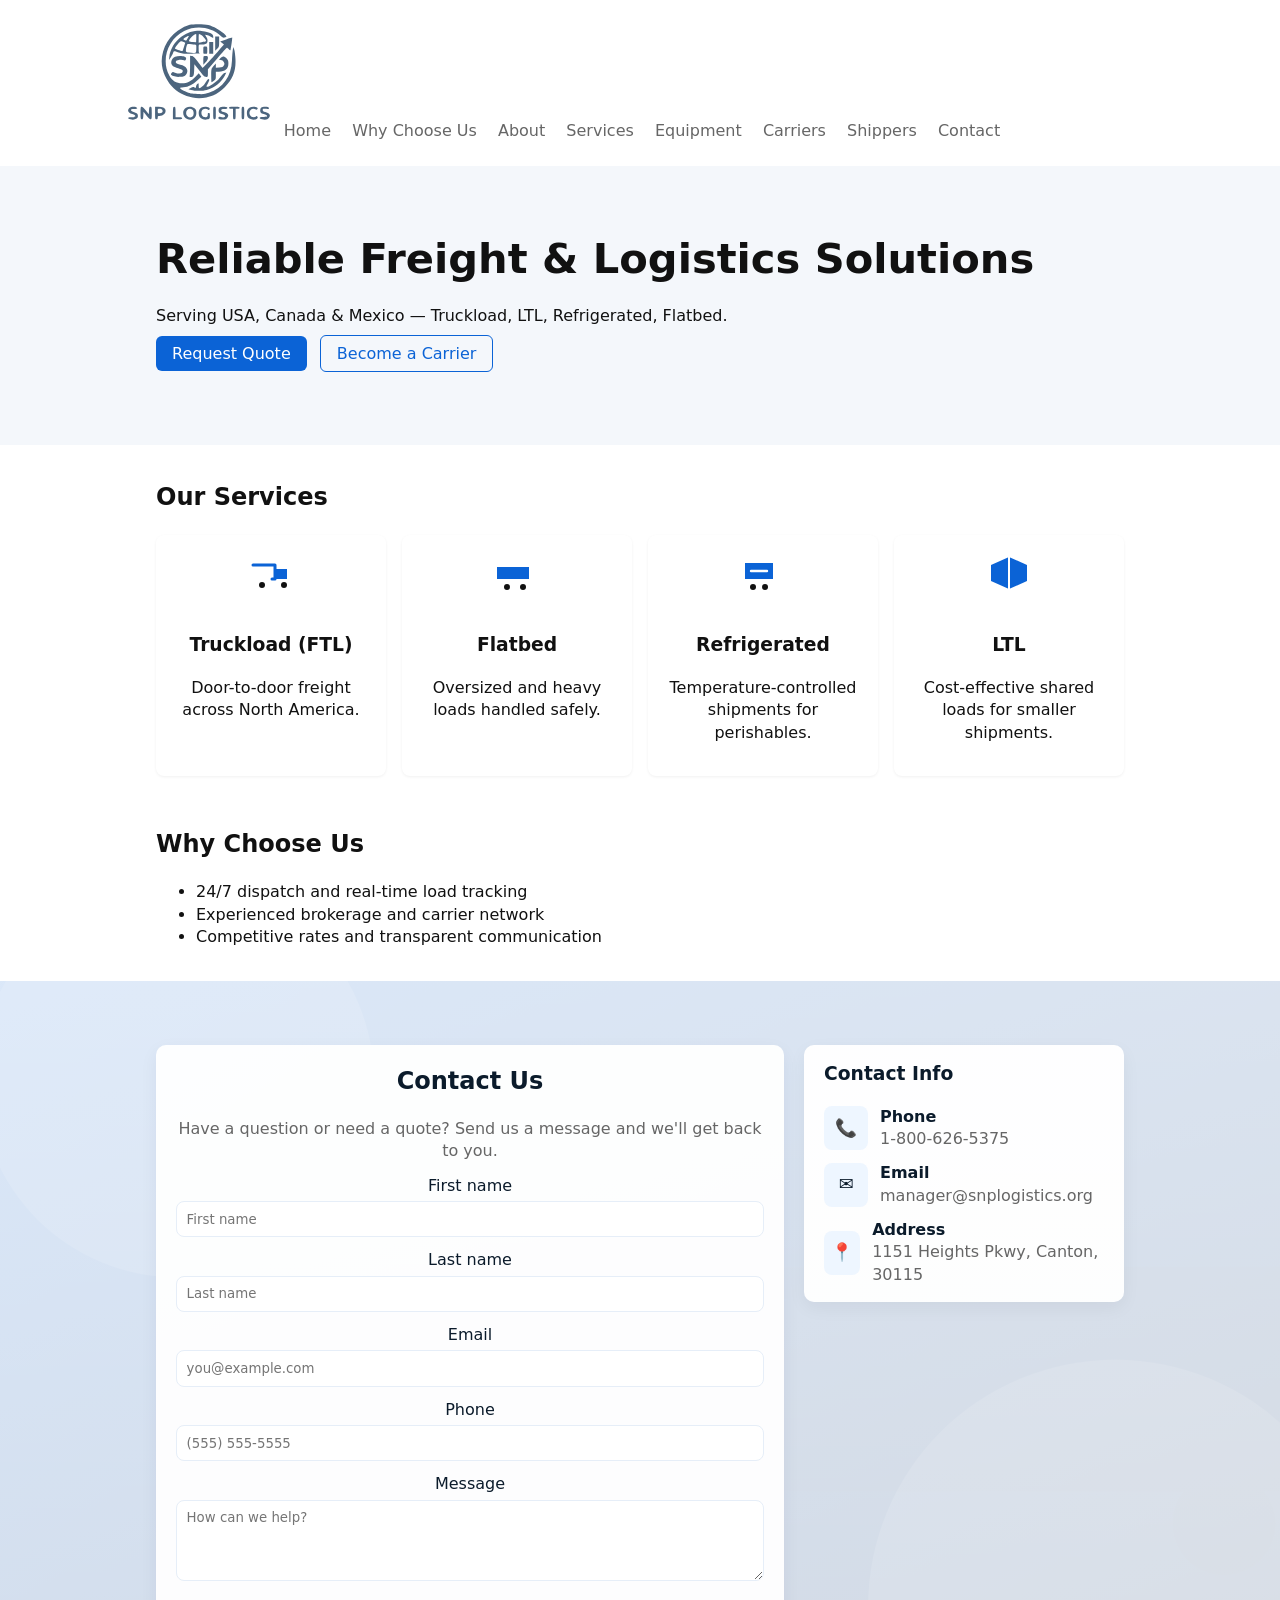
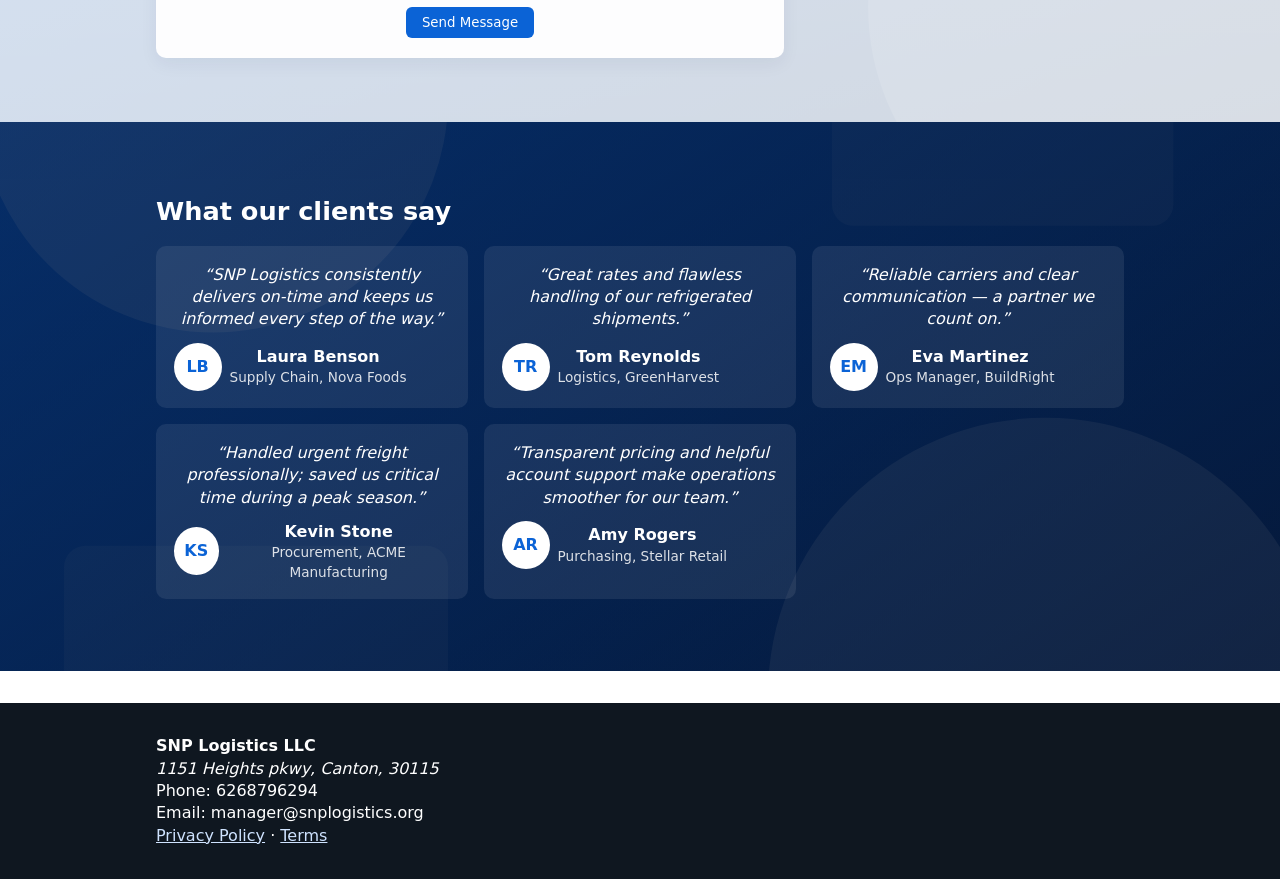
==== index.html @ 01d0fd6d "second changes" ====
<!doctype html>
<html lang="en">
<head>
  <meta charset="utf-8" />
  <meta name="viewport" content="width=device-width,initial-scale=1" />
  <title>SNP Logistics LLC — Reliable Freight & Logistics</title>
  <meta name="description" content="Freight broker and logistics services across USA, Canada & Mexico. Truckload, LTL, Reefer, Flatbed." />
  <link rel="stylesheet" href="css/style.css">
  <meta name="author" content="SNP Logistics LLC">
  <link rel="icon" href="assets/icons/logo.svg">
 </head>
<body>
  <header class="site-header">
    <div class="container">
      <a class="logo" href="/"> 
        <img src="assets/icons/logo.svg" alt="SNP Logistics logo" />
      </a>
      <nav>
        <a href="index.html">Home</a>
        <a href="why-us.html">Why Choose Us</a>
        <a href="about.html">About</a>
        <a href="services.html">Services</a>
        <a href="equipment.html">Equipment</a>
        <a href="carriers.html">Carriers</a>
        <a href="shippers.html">Shippers</a>
        <a href="contact.html">Contact</a>
      </nav>
    </div>
  </header>

  <main>
    <section class="hero">
      <div class="container hero-inner">
        <h1>Reliable Freight & Logistics Solutions</h1>
        <p>Serving USA, Canada & Mexico — Truckload, LTL, Refrigerated, Flatbed.</p>
        <p class="cta-row">
          <a class="btn" href="shippers.html">Request Quote</a>
          <a class="btn ghost" href="carriers.html">Become a Carrier</a>
        </p>
      </div>
    </section>

    <section class="services container">
      <h2>Our Services</h2>
      <div class="grid">
        <article class="card"><img src="assets/icons/truck.svg" alt="Truck"/><h3>Truckload (FTL)</h3><p>Door-to-door freight across North America.</p></article>
        <article class="card"><img src="assets/icons/flatbed.svg" alt="Flatbed"/><h3>Flatbed</h3><p>Oversized and heavy loads handled safely.</p></article>
        <article class="card"><img src="assets/icons/reefer.svg" alt="Reefer"/><h3>Refrigerated</h3><p>Temperature-controlled shipments for perishables.</p></article>
        <article class="card"><img src="assets/icons/box.svg" alt="LTL"/><h3>LTL</h3><p>Cost-effective shared loads for smaller shipments.</p></article>
      </div>
    </section>

    <section class="about container">
      <h2>Why Choose Us</h2>
      <ul>
        <li>24/7 dispatch and real-time load tracking</li>
        <li>Experienced brokerage and carrier network</li>
        <li>Competitive rates and transparent communication</li>
      </ul>
    </section>

    <section id="contact-section" class="contact-section">
      <div class="contact-section__overlay"></div>
      <div class="container contact-section__inner">
        <div class="contact-section__form card">
          <h2>Contact Us</h2>
          <p class="muted">Have a question or need a quote? Send us a message and we'll get back to you.</p>
          <form id="contactFormHomepage" class="form">
            <label>First name
              <input name="firstName" required placeholder="First name">
            </label>
            <label>Last name
              <input name="lastName" required placeholder="Last name">
            </label>
            <label>Email
              <input name="email" type="email" required placeholder="you@example.com">
            </label>
            <label>Phone
              <input name="phone" placeholder="(555) 555-5555">
            </label>
            <label>Message
              <textarea name="message" rows="4" placeholder="How can we help?"></textarea>
            </label>
            <button class="btn" type="submit">Send Message</button>
          </form>
        </div>

        <aside class="contact-section__info">
          <h3>Contact Info</h3>
          <ul class="contact-list">
            <li>
              <span class="icon">📞</span>
              <div><strong>Phone</strong><div class="muted">1-800-626-5375</div></div>
            </li>
            <li>
              <span class="icon">✉️</span>
              <div><strong>Email</strong><div class="muted">manager@snplogistics.org</div></div>
            </li>
            <li>
              <span class="icon">📍</span>
              <div><strong>Address</strong><div class="muted">1151 Heights Pkwy, Canton, 30115</div></div>
            </li>
          </ul>
        </aside>
      </div>
    </section>

    <section class="testimonials">
      <div class="testimonials__overlay"></div>
      <div class="container testimonials__container">
        <h2>What our clients say</h2>
        <div class="testimonials__grid">
          <article class="testimonial card">
            <p class="testimonial__quote">“SNP Logistics consistently delivers on-time and keeps us informed every step of the way.”</p>
            <div class="testimonial__meta"><div class="avatar">LB</div><div class="meta-text"><strong>Laura Benson</strong><div class="role">Supply Chain, Nova Foods</div></div></div>
          </article>

          <article class="testimonial card">
            <p class="testimonial__quote">“Great rates and flawless handling of our refrigerated shipments.”</p>
            <div class="testimonial__meta"><div class="avatar">TR</div><div class="meta-text"><strong>Tom Reynolds</strong><div class="role">Logistics, GreenHarvest</div></div></div>
          </article>

          <article class="testimonial card">
            <p class="testimonial__quote">“Reliable carriers and clear communication — a partner we count on.”</p>
            <div class="testimonial__meta"><div class="avatar">EM</div><div class="meta-text"><strong>Eva Martinez</strong><div class="role">Ops Manager, BuildRight</div></div></div>
          </article>

          <article class="testimonial card">
            <p class="testimonial__quote">“Handled urgent freight professionally; saved us critical time during a peak season.”</p>
            <div class="testimonial__meta"><div class="avatar">KS</div><div class="meta-text"><strong>Kevin Stone</strong><div class="role">Procurement, ACME Manufacturing</div></div></div>
          </article>

          <article class="testimonial card">
            <p class="testimonial__quote">“Transparent pricing and helpful account support make operations smoother for our team.”</p>
            <div class="testimonial__meta"><div class="avatar">AR</div><div class="meta-text"><strong>Amy Rogers</strong><div class="role">Purchasing, Stellar Retail</div></div></div>
          </article>
        </div>
      </div>
    </section>
  </main>

  <footer class="site-footer">
    <div class="container">
      <div>
        <strong>SNP Logistics LLC</strong>
        <address>1151 Heights pkwy, Canton, 30115</address>
        <div>Phone: 6268796294</div>
        <div>Email: manager@snplogistics.org</div>
      </div>
      <div>
        <a href="privacy.html">Privacy Policy</a> · <a href="terms.html">Terms</a>
      </div>
    </div>
  </footer>

  <script src="js/main.js"></script>
</body>
</html>
---- css/style.css ----
:root{--accent:#0b63d6;--muted:#666}
*{box-sizing:border-box;font-family:Inter,system-ui,Arial,sans-serif}
body{margin:0;color:#111;line-height:1.4}
.container{max-width:1000px;margin:0 auto;padding:1rem}
.site-header{display:flex;justify-content:space-between;align-items:center;padding:0.5rem 0}
.logo{display:flex;align-items:center;gap:.5rem;text-decoration:none;color:inherit}
.logo img{height:96px}
/* push logo much further left */
.logo{margin-left:-140px}
nav a{margin-left:1rem;text-decoration:none;color:var(--muted)}
.hero{background:#f4f7fb;padding:3rem 0}
.hero h1{margin:0 0 .5rem;font-size:2rem}
.cta-row .btn{margin-right:.5rem}
.btn{background:var(--accent);color:#fff;padding:.5rem 1rem;border-radius:6px;text-decoration:none;border:none}
.btn.ghost{background:transparent;color:var(--accent);border:1px solid var(--accent)}
.grid{display:grid;grid-template-columns:repeat(auto-fit,minmax(200px,1fr));gap:1rem}
.card{padding:1rem;background:#fff;border-radius:8px;box-shadow:0 1px 3px rgba(0,0,0,.06);text-align:center}
.card img{height:48px;margin-bottom:.5rem}
.form label{display:block;margin-bottom:.5rem}
.form input,.form textarea,.form select{width:100%;padding:.5rem;margin-top:.25rem;border:1px solid #ddd;border-radius:6px}
.site-footer{background:#0f1720;color:#fff;padding:1rem;margin-top:2rem}
.site-footer a{color:#cfe3ff}
@media(min-width:700px){.hero h1{font-size:2.6rem}}

/* Move logo further left by removing container left padding inside headers */
.site-header .container{padding-left:0;padding-right:.75rem}
header.site-header.container{padding-left:0;padding-right:.75rem}

/* Slightly reduce the negative offset on small screens so logo doesn't touch the viewport */
@media(max-width:700px){
	/* less negative on mobile to avoid overlap */
	.logo{margin-left:-24px}
	.logo img{height:56px}
}

/* Testimonials section styles */
.testimonials{position:relative;background-image:url("../assets/testimonials-bg.svg");background-size:cover;background-position:center;padding:3.5rem 0;color:#fff}
.testimonials__overlay{position:absolute;inset:0;background:linear-gradient(rgba(2,6,23,0.55),rgba(2,6,23,0.55))}
.testimonials__container{position:relative;z-index:1}
.testimonials h2{margin:0 0 .75rem;color:#fff;font-size:1.6rem}
.testimonials__grid{display:grid;grid-template-columns:repeat(auto-fit,minmax(240px,1fr));gap:1rem;margin-top:1rem}
.testimonial.card{background:rgba(255,255,255,0.08);color:#fff;padding:1.1rem;border-radius:10px;box-shadow:none}
.testimonial__quote{font-style:italic;margin:0 0 .75rem}
.testimonial__meta{display:flex;align-items:center;gap:.5rem}
.avatar{width:48px;height:48px;border-radius:50%;background:#fff;color:#0b63d6;display:flex;align-items:center;justify-content:center;font-weight:700}
.meta-text .role{font-size:0.85rem;color:rgba(255,255,255,0.85)}

@media(max-width:520px){
  .testimonials{padding:2rem 0}
  .avatar{width:40px;height:40px}
  .testimonials h2{font-size:1.2rem}
}

/* Contact section styles */
.contact-section{position:relative;padding:3rem 0;background-image:url("../assets/contact-truck-bg.svg");background-size:cover;background-position:right center;color:#0b1b2b}
.contact-section__overlay{position:absolute;inset:0;background:linear-gradient(rgba(255,255,255,0.85),rgba(255,255,255,0.82));z-index:0}
.contact-section__inner{position:relative;z-index:1;display:grid;grid-template-columns:1fr 320px;gap:1.25rem;align-items:start}
.contact-section__form{padding:1.25rem;background:rgba(255,255,255,0.95);border-radius:10px;box-shadow:0 6px 18px rgba(16,40,80,0.06)}
.contact-section__form h2{margin-top:0}
.contact-section__form .muted{color:var(--muted);margin-bottom:.75rem}
.contact-section__form .form label{display:block;margin-bottom:.75rem}
.contact-section__form .form input,.contact-section__form .form textarea{width:100%;padding:.6rem;border:1px solid #e6eef8;border-radius:8px;background:#ffffff}
.contact-section__form .btn{display:inline-block;margin-top:.5rem}
.contact-section__info{padding:1rem 1.25rem;border-radius:10px;background:linear-gradient(180deg,rgba(255,255,255,0.98),rgba(255,255,255,0.96));box-shadow:0 6px 18px rgba(12,24,40,.05)}
.contact-section__info h3{margin-top:0}
.contact-list{list-style:none;padding:0;margin:0;display:flex;flex-direction:column;gap:.75rem}
.contact-list li{display:flex;gap:.75rem;align-items:center}
.contact-list .icon{width:44px;height:44px;border-radius:8px;background:#eef6ff;display:inline-flex;align-items:center;justify-content:center;font-size:1.1rem}
.muted{color:var(--muted)}

@media(max-width:900px){
	.contact-section__inner{grid-template-columns:1fr}
	.contact-section__info{order:2}
}

/* Why Choose Us page styles */
.stats-overview .stats-grid{display:grid;grid-template-columns:repeat(auto-fit,minmax(180px,1fr));gap:1rem;margin-top:1rem}
.stat{padding:1.25rem;text-align:center;background:linear-gradient(180deg,#fff,#f8fbff);border-radius:10px}
.stat__value{font-size:2rem;font-weight:800;color:var(--accent)}
.stat__label{font-size:.95rem;color:var(--muted);margin-top:.25rem}
.why-grid{display:grid;grid-template-columns:1fr 320px;gap:1.25rem;margin-top:1rem}
.why-grid .content{padding:1.25rem}
.quick-facts ul{list-style:none;padding:0;margin:0}
.quick-facts li{padding:.45rem 0;border-bottom:1px solid #eef4fb}

@media(max-width:900px){
	.why-grid{grid-template-columns:1fr}
}
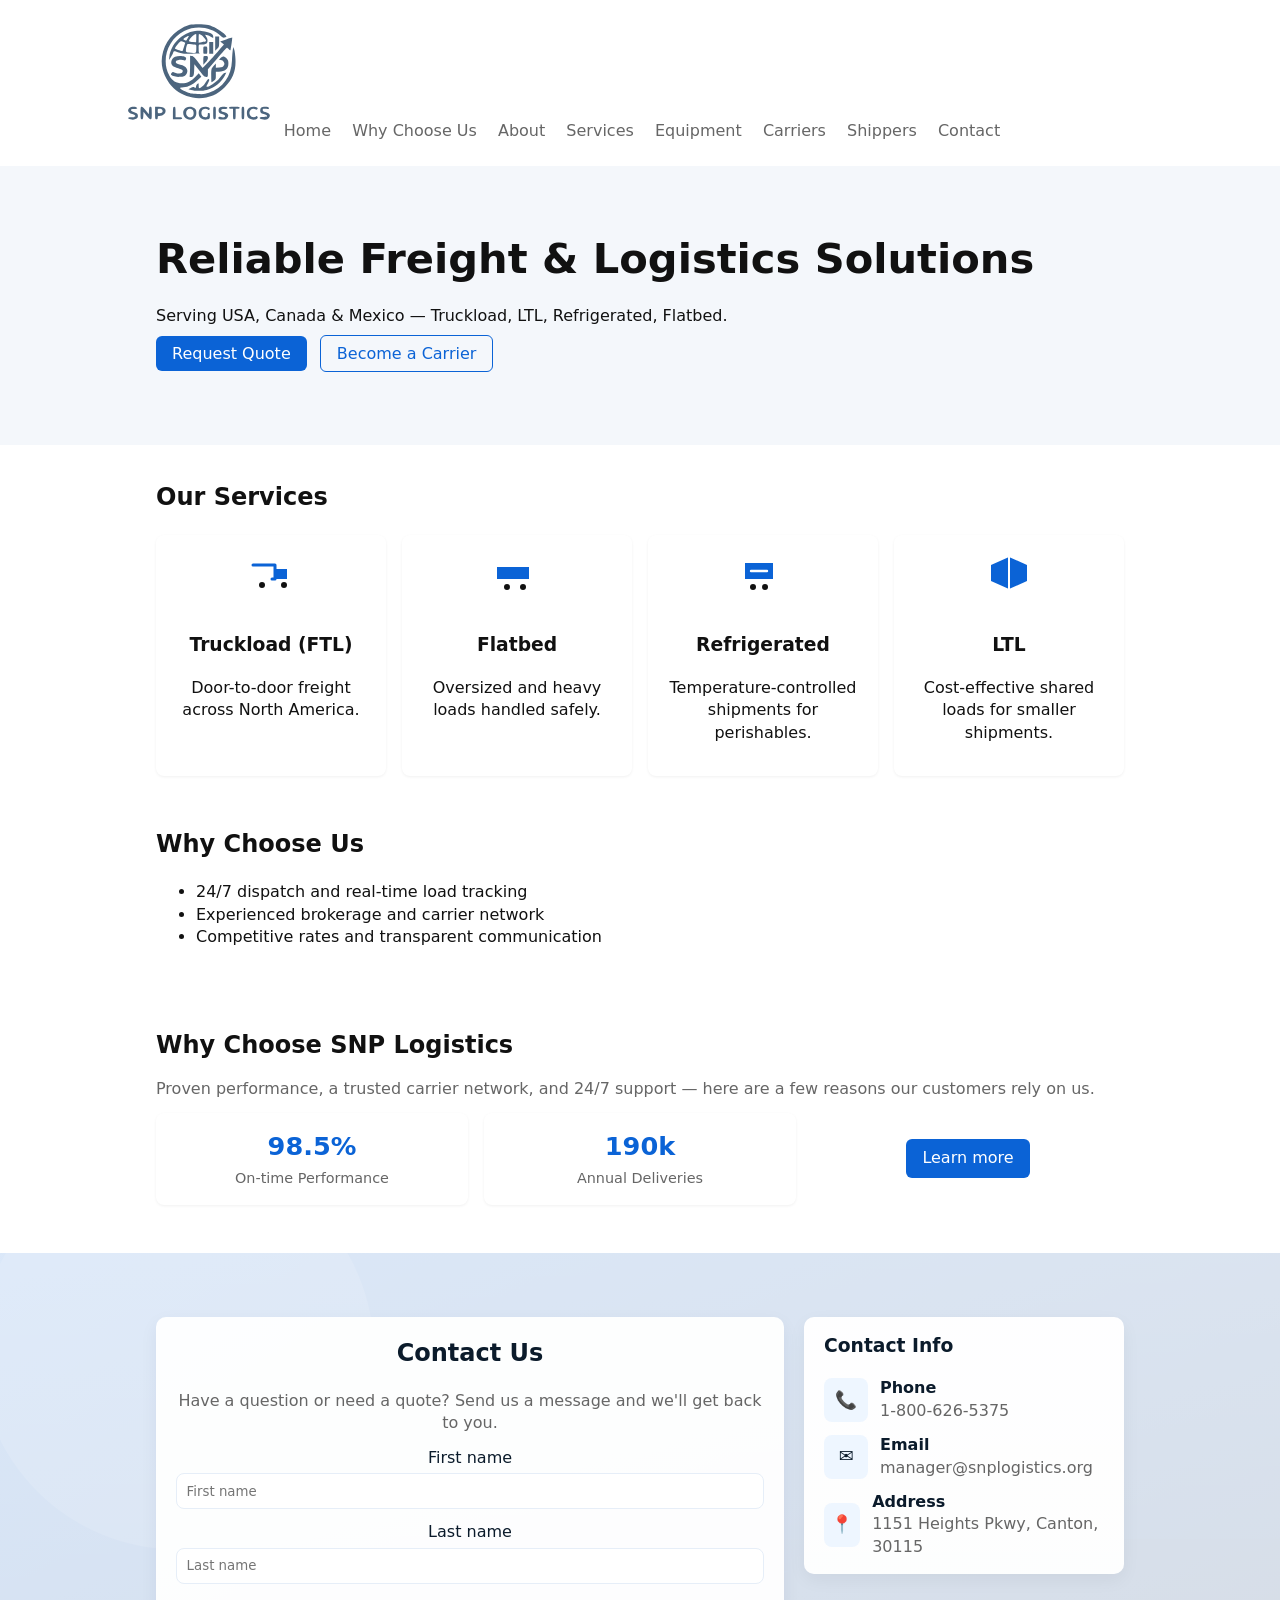
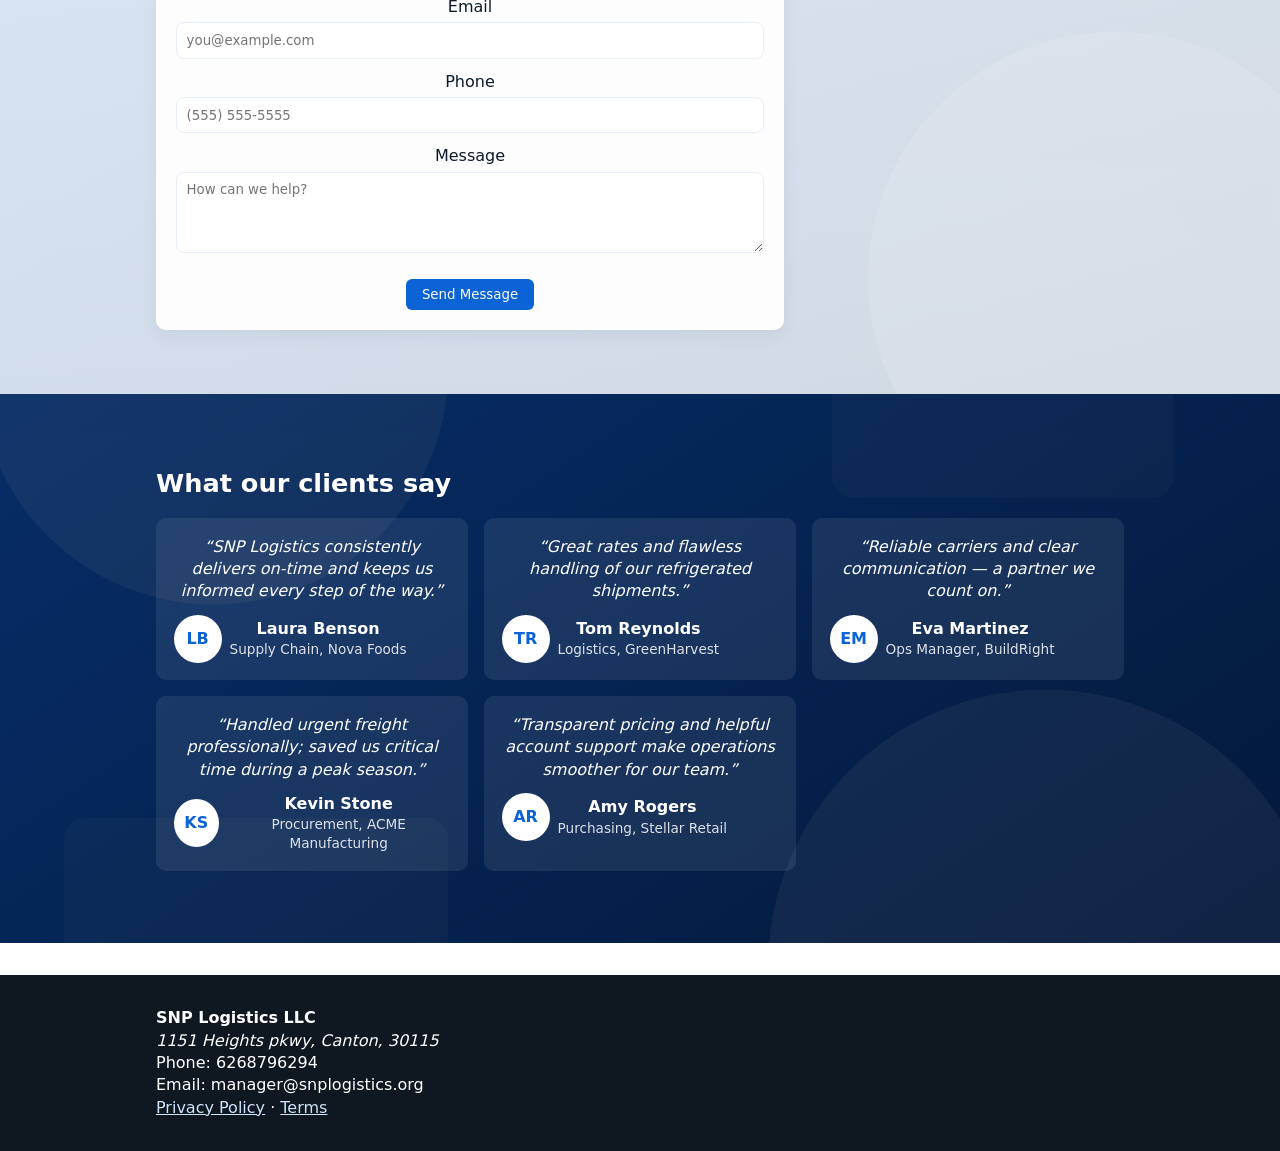
==== commit 9f6ae01f: "second changes" ====
--- a/index.html
+++ b/index.html
@@ -57,6 +57,27 @@
         <li>Experienced brokerage and carrier network</li>
         <li>Competitive rates and transparent communication</li>
       </ul>
+    </section>
+
+    <section class="why-home">
+      <div class="container">
+        <h2>Why Choose SNP Logistics</h2>
+        <p class="muted">Proven performance, a trusted carrier network, and 24/7 support — here are a few reasons our customers rely on us.</p>
+
+        <div class="why-home__stats">
+          <div class="why-home__stat card">
+            <div class="stat__value">98.5%</div>
+            <div class="stat__label">On-time Performance</div>
+          </div>
+          <div class="why-home__stat card">
+            <div class="stat__value">190k</div>
+            <div class="stat__label">Annual Deliveries</div>
+          </div>
+          <div class="why-home__cta">
+            <a class="btn" href="why-us.html">Learn more</a>
+          </div>
+        </div>
+      </div>
     </section>
 
     <section id="contact-section" class="contact-section">
--- a/css/style.css
+++ b/css/style.css
@@ -86,3 +86,18 @@
 @media(max-width:900px){
 	.why-grid{grid-template-columns:1fr}
 }
+
+/* Compact Why section on homepage */
+.why-home{padding:2rem 0;background:transparent}
+.why-home h2{margin:0 0 .25rem}
+.why-home .muted{margin-bottom:.75rem}
+.why-home__stats{display:grid;grid-template-columns:repeat(3,1fr);gap:1rem;align-items:center}
+.why-home__stat{padding:1rem;text-align:center}
+.why-home__stat .stat__value{font-size:1.6rem}
+.why-home__stat .stat__label{font-size:.9rem;color:var(--muted)}
+.why-home__cta{display:flex;align-items:center;justify-content:center}
+
+@media(max-width:700px){
+	.why-home__stats{grid-template-columns:1fr;gap:.75rem}
+	.why-home__cta{padding:0.25rem}
+}
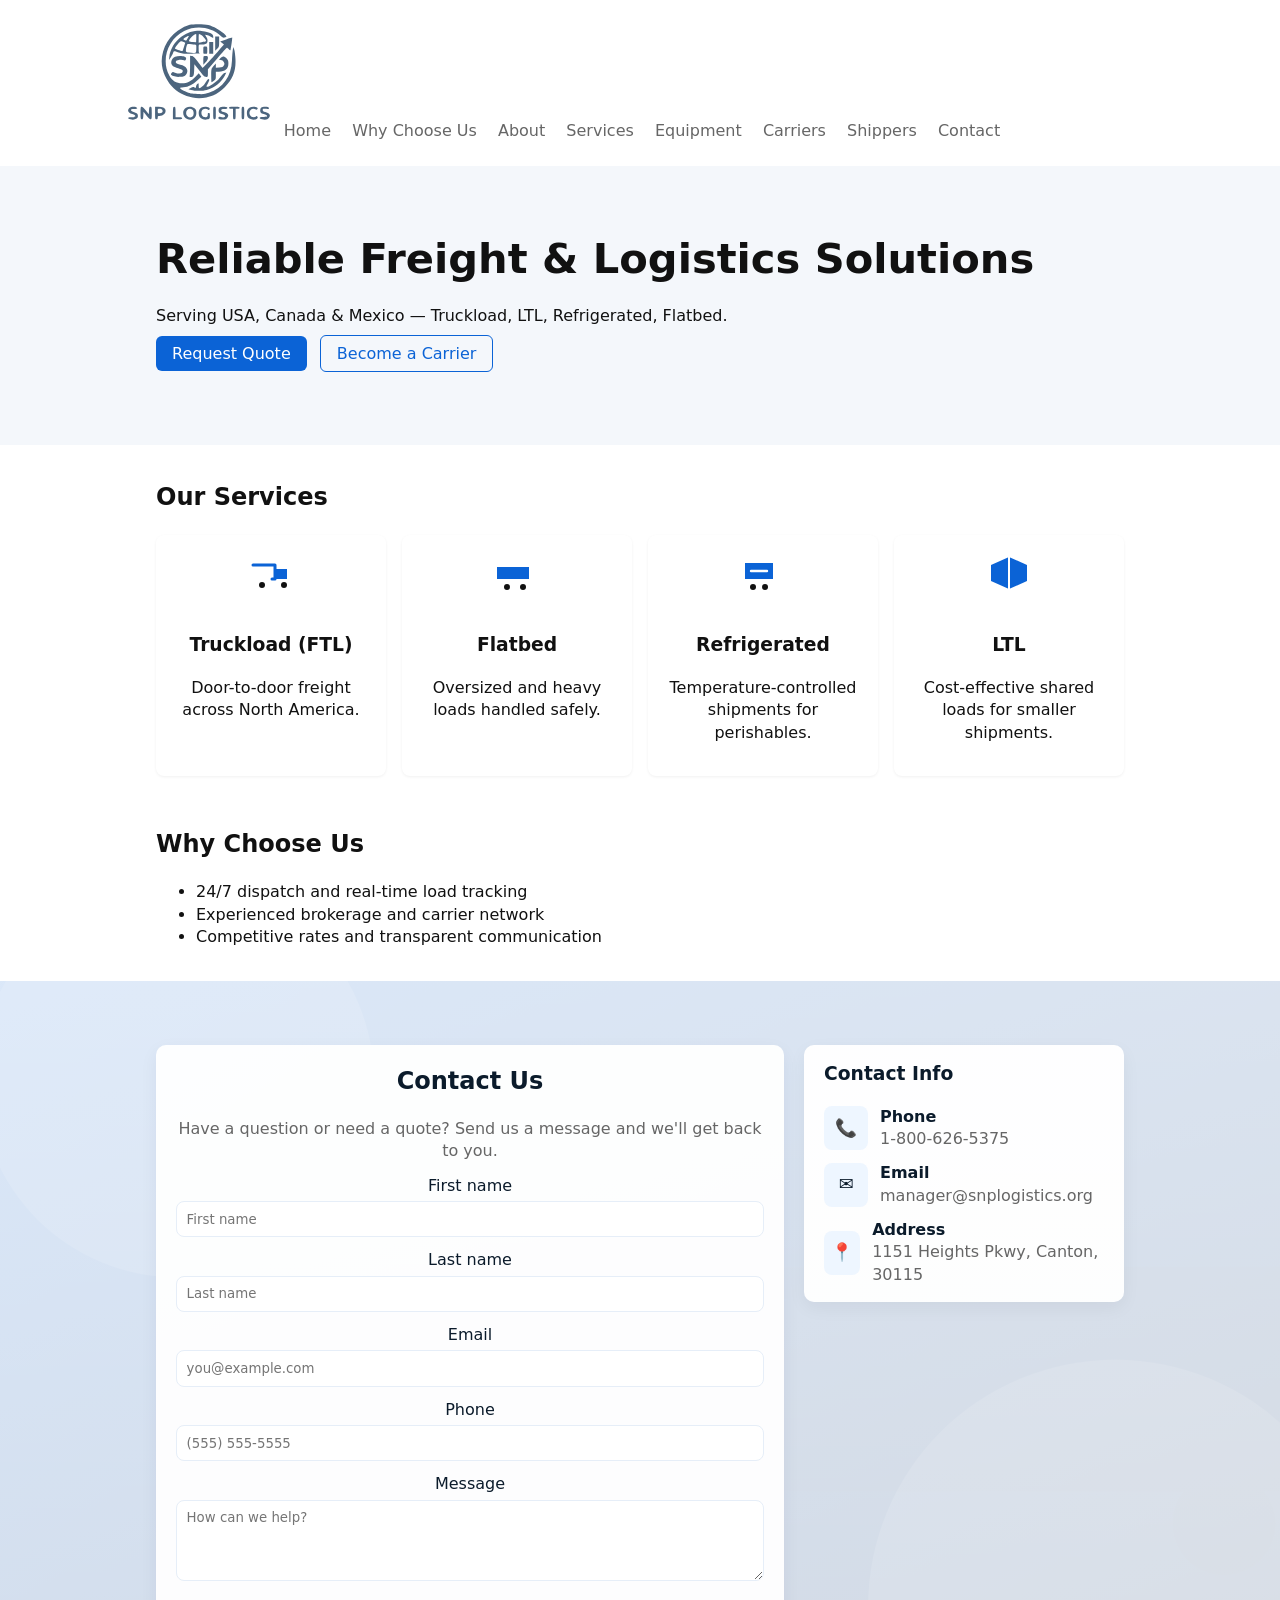
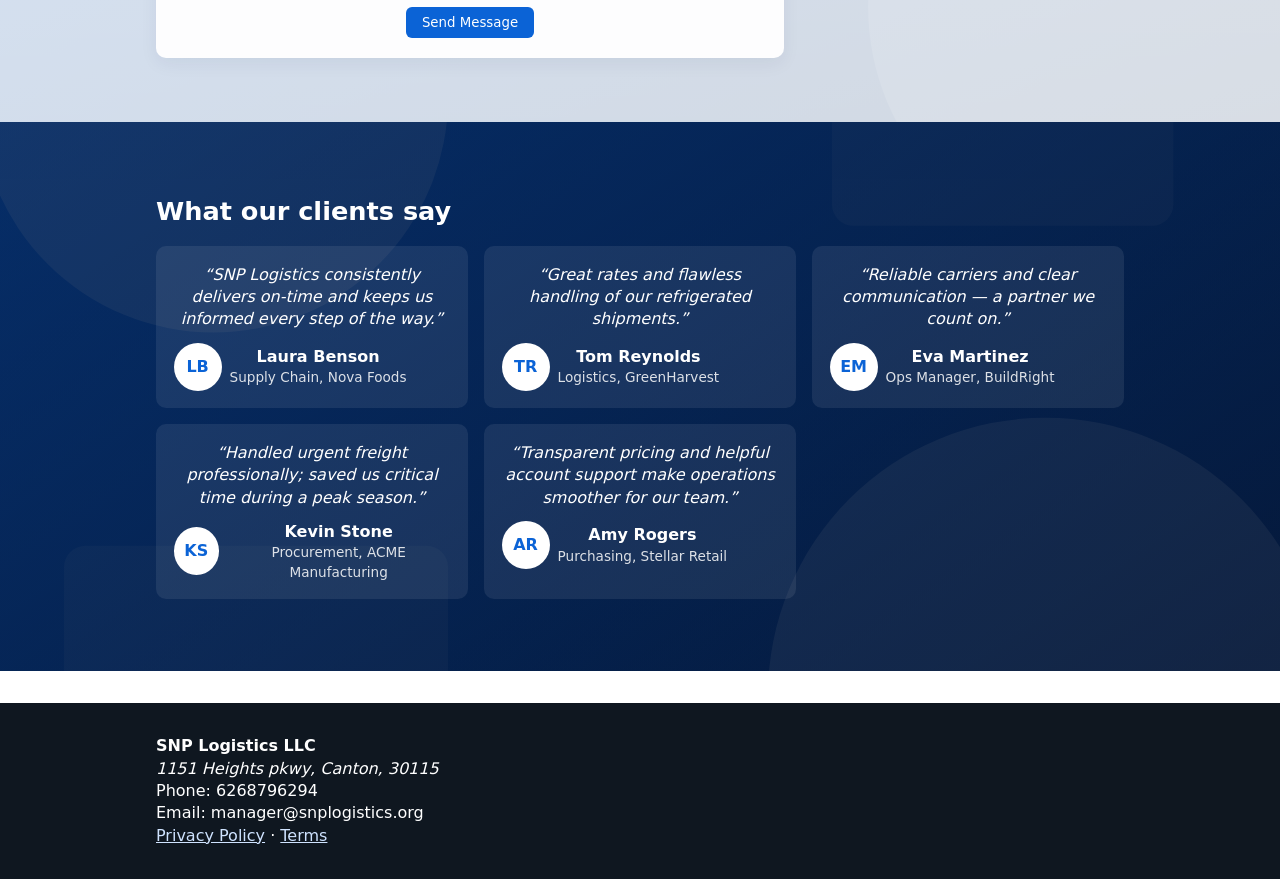
==== commit 291f8550: "day three changes" ====
--- a/index.html
+++ b/index.html
@@ -57,27 +57,6 @@
         <li>Experienced brokerage and carrier network</li>
         <li>Competitive rates and transparent communication</li>
       </ul>
-    </section>
-
-    <section class="why-home">
-      <div class="container">
-        <h2>Why Choose SNP Logistics</h2>
-        <p class="muted">Proven performance, a trusted carrier network, and 24/7 support — here are a few reasons our customers rely on us.</p>
-
-        <div class="why-home__stats">
-          <div class="why-home__stat card">
-            <div class="stat__value">98.5%</div>
-            <div class="stat__label">On-time Performance</div>
-          </div>
-          <div class="why-home__stat card">
-            <div class="stat__value">190k</div>
-            <div class="stat__label">Annual Deliveries</div>
-          </div>
-          <div class="why-home__cta">
-            <a class="btn" href="why-us.html">Learn more</a>
-          </div>
-        </div>
-      </div>
     </section>
 
     <section id="contact-section" class="contact-section">
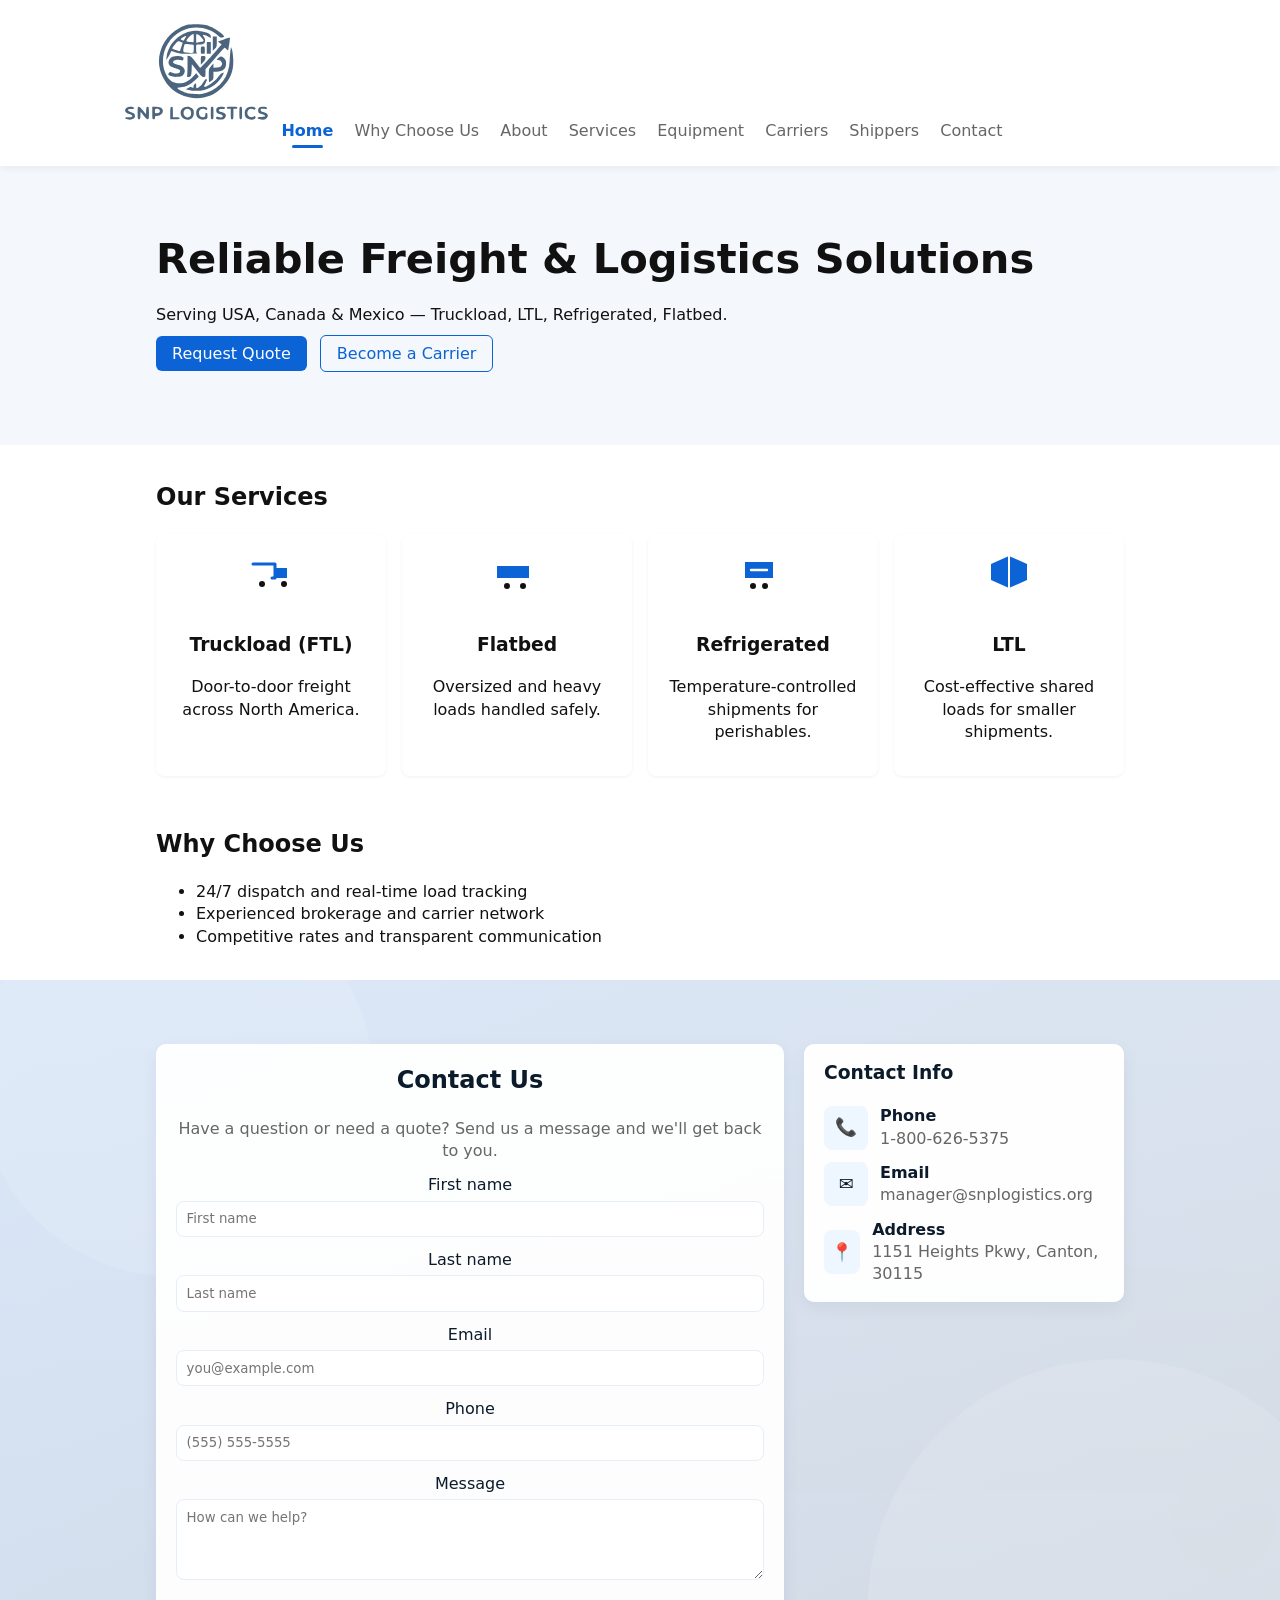
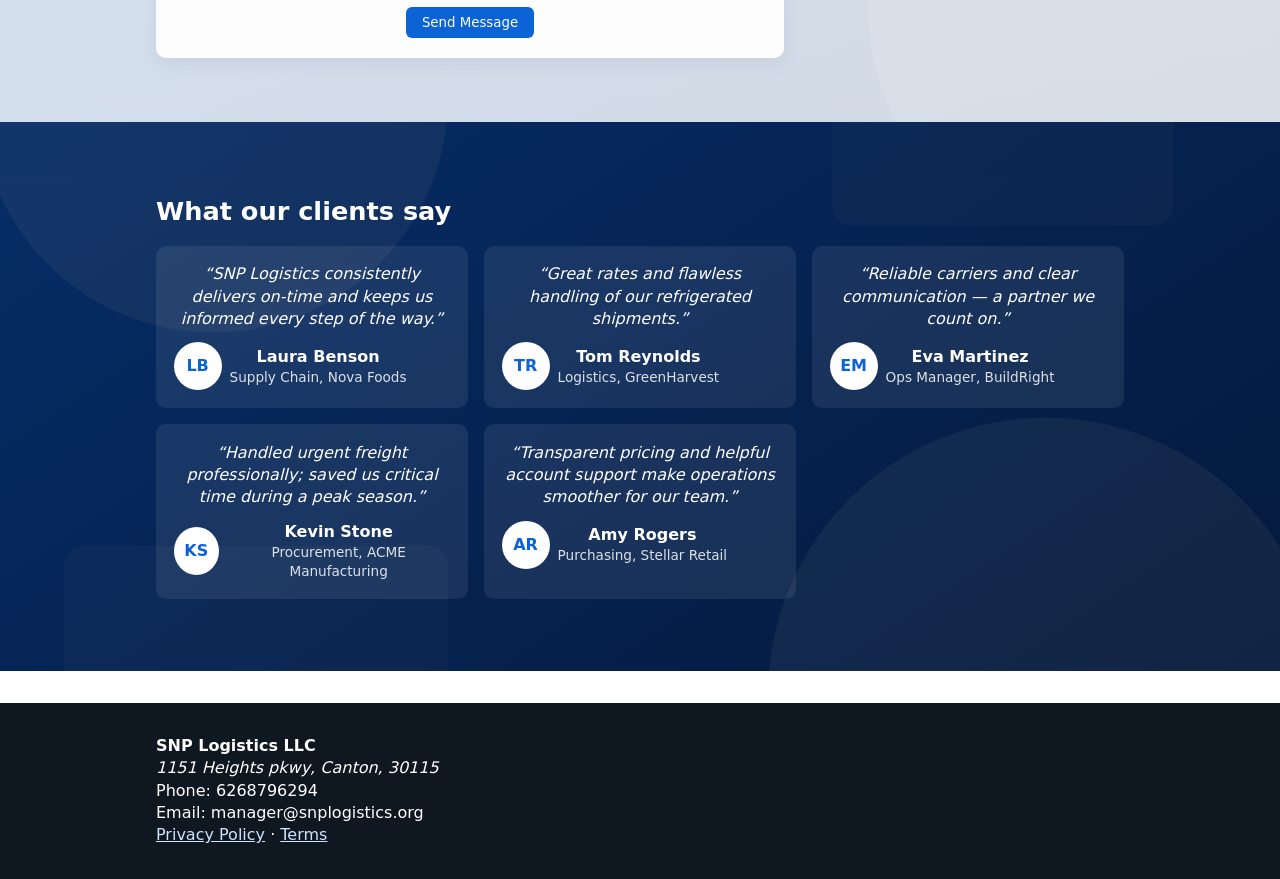
==== commit 6d592533: "day three" ====
--- a/index.html
+++ b/index.html
@@ -16,7 +16,7 @@
         <img src="assets/icons/logo.svg" alt="SNP Logistics logo" />
       </a>
       <nav>
-        <a href="index.html">Home</a>
+        <a href="index.html" aria-current="page">Home</a>
         <a href="why-us.html">Why Choose Us</a>
         <a href="about.html">About</a>
         <a href="services.html">Services</a>
@@ -34,7 +34,7 @@
         <h1>Reliable Freight & Logistics Solutions</h1>
         <p>Serving USA, Canada & Mexico — Truckload, LTL, Refrigerated, Flatbed.</p>
         <p class="cta-row">
-          <a class="btn" href="shippers.html">Request Quote</a>
+          <a class="btn" href="request-quote.html">Request Quote</a>
           <a class="btn ghost" href="carriers.html">Become a Carrier</a>
         </p>
       </div>
--- a/css/style.css
+++ b/css/style.css
@@ -1,6 +1,9 @@
 :root{--accent:#0b63d6;--muted:#666}
 *{box-sizing:border-box;font-family:Inter,system-ui,Arial,sans-serif}
 body{margin:0;color:#111;line-height:1.4}
+.site-header{position:fixed;top:0;left:0;right:0;background:#fff;z-index:1000;box-shadow:0 2px 8px rgba(10,20,40,0.06)}
+/* ensure page content isn't hidden behind the fixed header */
+body{padding-top:120px}
 .container{max-width:1000px;margin:0 auto;padding:1rem}
 .site-header{display:flex;justify-content:space-between;align-items:center;padding:0.5rem 0}
 .logo{display:flex;align-items:center;gap:.5rem;text-decoration:none;color:inherit}
@@ -31,6 +34,10 @@
 	/* less negative on mobile to avoid overlap */
 	.logo{margin-left:-24px}
 	.logo img{height:56px}
+}
+
+@media(max-width:800px){
+  body{padding-top:88px}
 }
 
 /* Testimonials section styles */
@@ -101,3 +108,64 @@
 	.why-home__stats{grid-template-columns:1fr;gap:.75rem}
 	.why-home__cta{padding:0.25rem}
 }
+
+/* Request Quote page styles */
+.quote-hero{position:relative;background-size:cover;background-position:center;padding:3.5rem 0;color:#fff;}
+.quote-hero{background-image: -webkit-image-set(url("../assets/quote-hero-1200.webp") 1x, url("../assets/quote-hero-1200.jpg") 1x);}
+.quote-hero{background-image: image-set(url("../assets/quote-hero-1200.webp") type("image/webp") 1x, url("../assets/quote-hero-1200.jpg") type("image/jpeg") 1x);}
+.quote-hero::before{content:"";position:absolute;inset:0;background:linear-gradient(rgba(3,9,23,0.45),rgba(3,9,23,0.35));z-index:0}
+.quote-hero .muted{color:rgba(255,255,255,0.95);position:relative;z-index:1}
+.quote-form{margin:2rem 0}
+.quote-wizard .wizard-head{padding:0 1rem 1rem}
+.step-indicators{display:flex;gap:.5rem}
+.step-indicator{width:32px;height:32px;border-radius:50%;background:#eef4fb;color:var(--muted);display:inline-flex;align-items:center;justify-content:center;font-weight:700}
+.step-indicator.active{background:var(--accent);color:#fff}
+.wizard-step{padding:1rem}
+.equipment-grid{display:grid;grid-template-columns:repeat(auto-fit,minmax(140px,1fr));gap:.5rem}
+.option{display:flex;gap:.6rem;align-items:center;padding:.8rem;border:1px solid #e6eef8;border-radius:10px;background:#fff;cursor:pointer;transition:transform .12s ease,box-shadow .12s ease}
+.option img{width:40px;height:40px;flex:0 0 40px}
+.option span{font-weight:600}
+.option input{margin-right:.5rem}
+.option:hover{transform:translateY(-4px);box-shadow:0 8px 20px rgba(12,40,80,.06)}
+.option input{position:relative;z-index:2}
+
+/* Selected equipment styling */
+.option.selected{border-color:var(--accent);box-shadow:0 12px 30px rgba(11,99,214,0.14);transform:translateY(-6px)}
+.option.selected img{filter:drop-shadow(0 4px 10px rgba(11,99,214,0.12))}
+
+/* Header shrink styles */
+.site-header{transition:all .28s ease}
+.site-header .logo img{height:96px;transition:height .28s ease}
+.site-header.shrink{padding-top:6px;padding-bottom:6px;box-shadow:0 6px 18px rgba(10,20,40,0.08)}
+.site-header.shrink .logo img{height:56px}
+
+/* Active nav link */
+.site-header nav a.active,
+.site-header nav a[aria-current="page"]{
+	color:var(--accent);
+	font-weight:700;
+	position:relative;
+}
+.site-header nav a.active::after,
+.site-header nav a[aria-current="page"]::after{
+	content:"";
+	position:absolute;
+	left:0;right:0;bottom:-8px;height:3px;background:var(--accent);border-radius:3px;margin:0 auto;width:60%;
+}
+.wizard-actions{display:flex;gap:.5rem;justify-content:flex-end;margin-top:1rem}
+.back-btn{background:transparent;border:1px solid #cbd7e6}
+.btn-primary{background:var(--accent);color:#fff}
+
+@media(max-width:700px){
+	.quote-hero{padding:2rem}
+	.step-indicators{justify-content:center}
+}
+
+/* Quote form grid */
+.quote-form__grid{display:grid;grid-template-columns:1fr 340px;gap:1rem;align-items:start}
+.quote-side{display:flex;flex-direction:column;align-items:center;text-align:center}
+
+@media(max-width:900px){
+	.quote-form__grid{grid-template-columns:1fr}
+	.quote-side{order:2}
+}
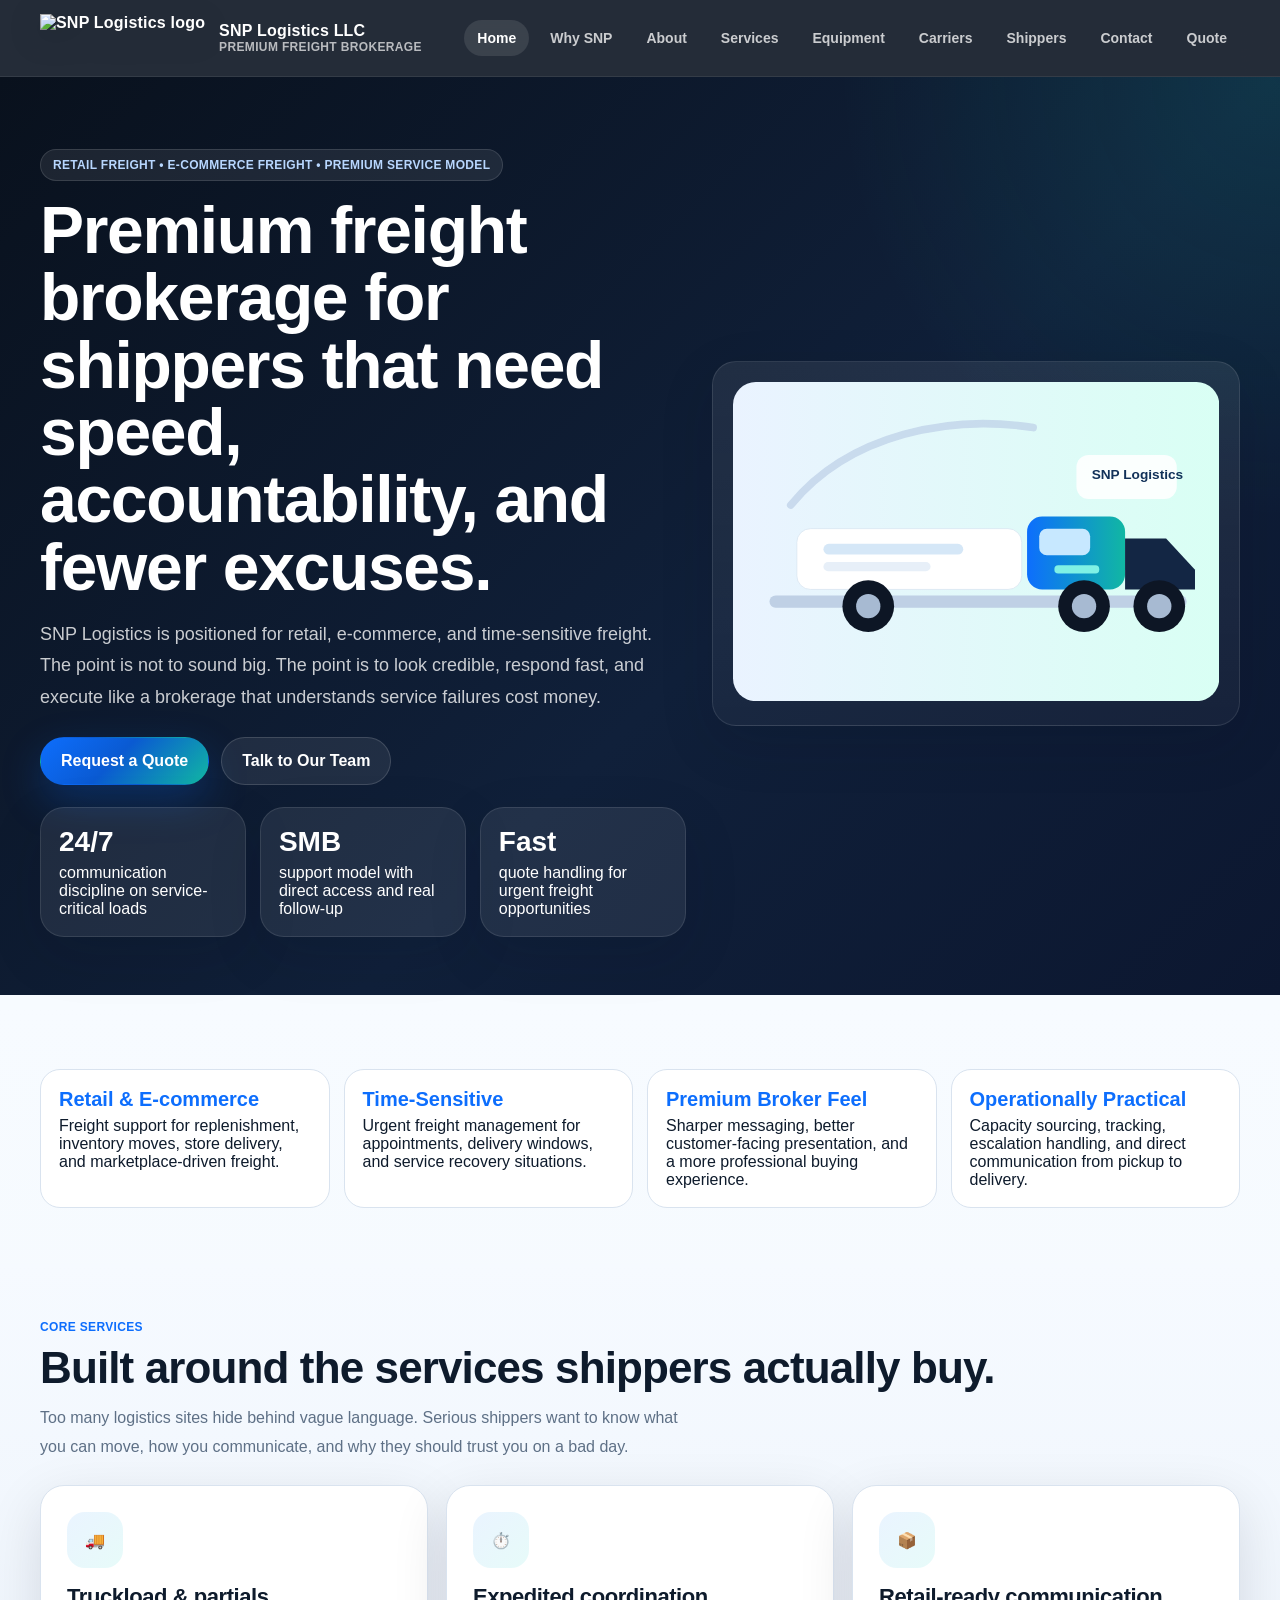
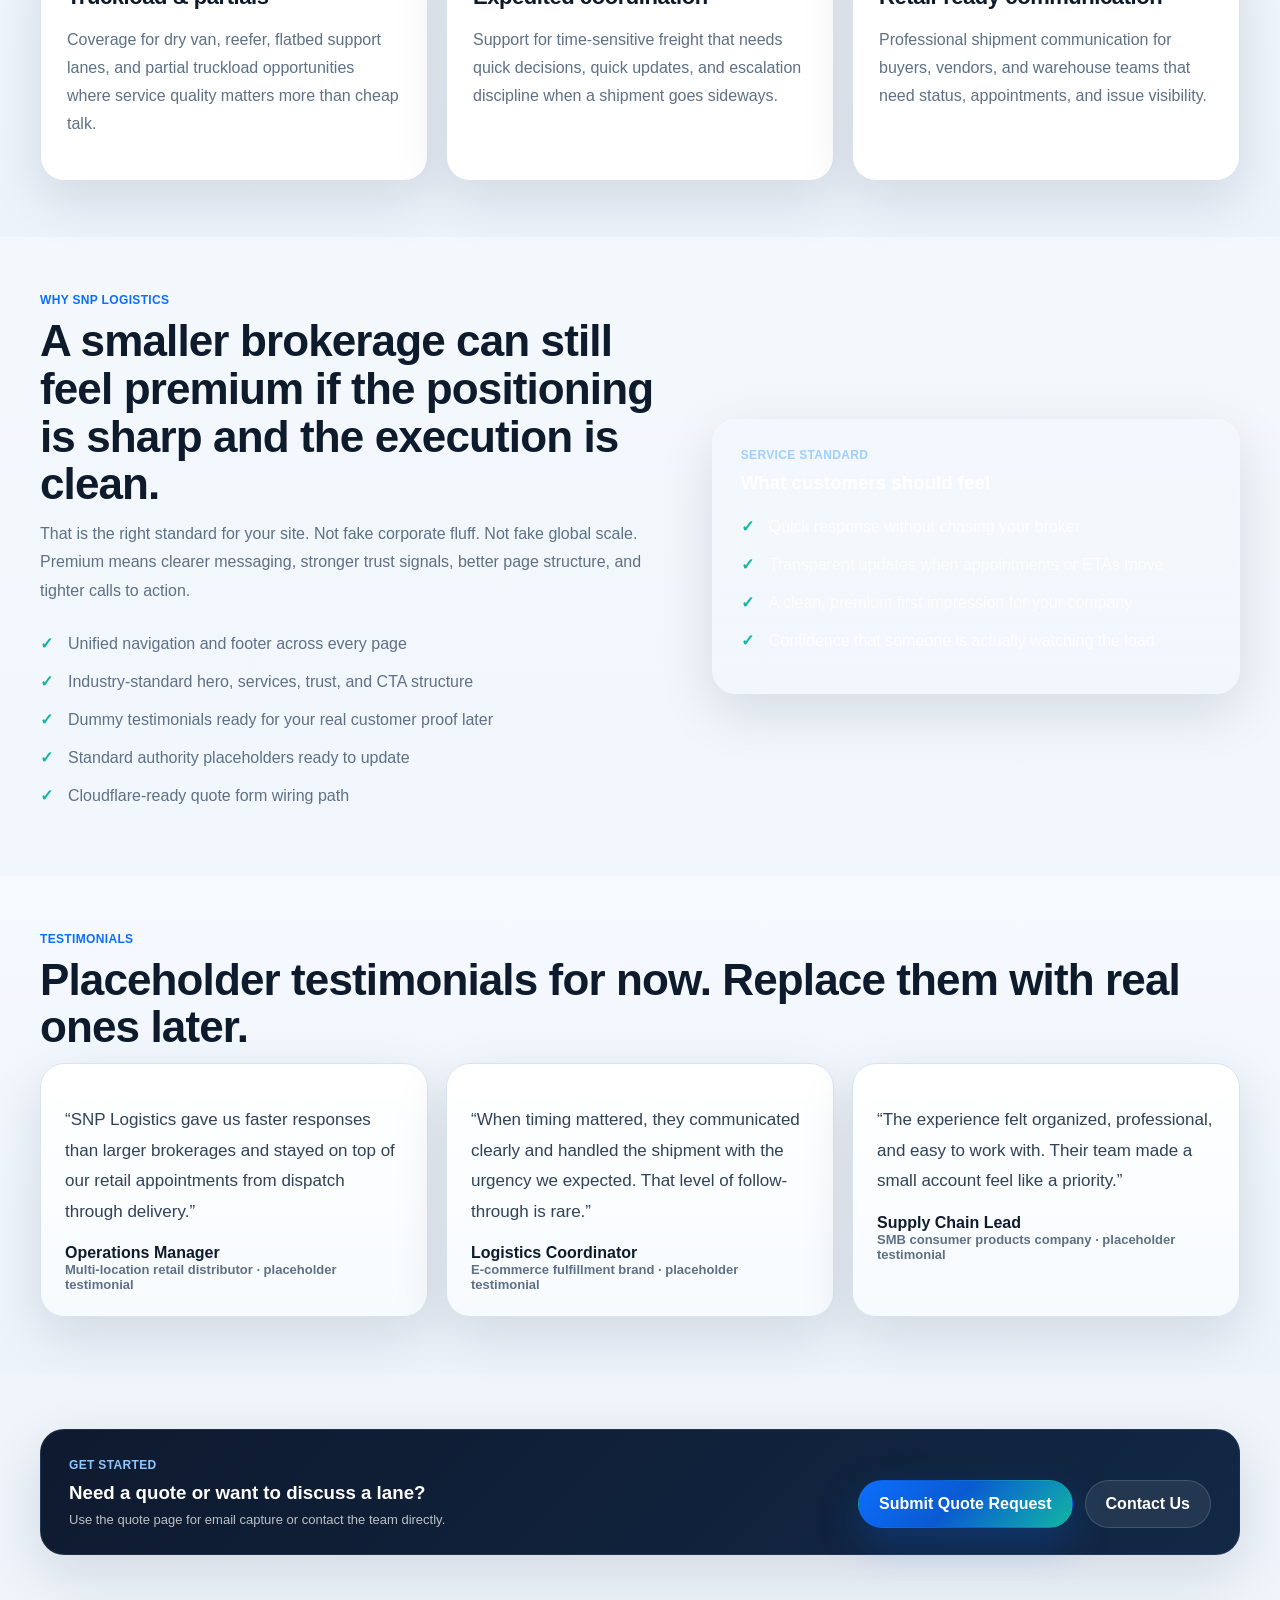
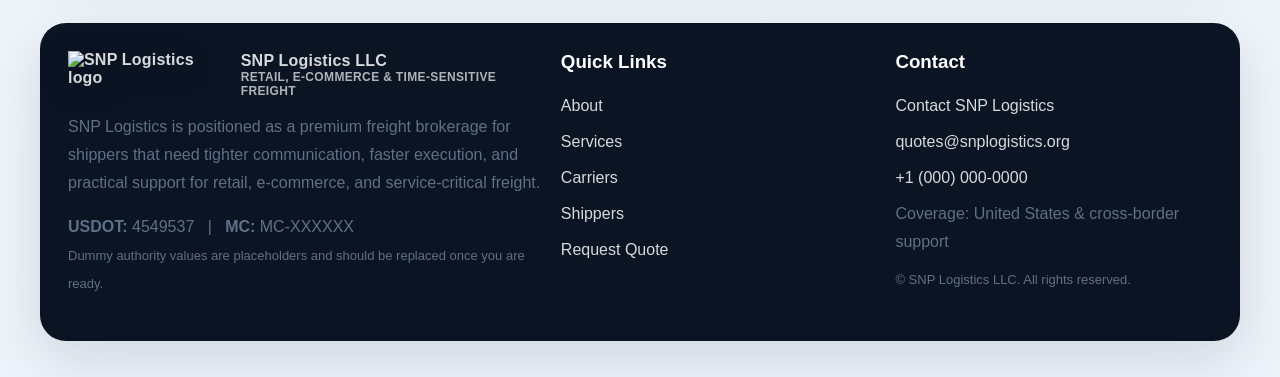
==== commit 77d2d784: "V2" ====
--- a/index.html
+++ b/index.html
@@ -1,158 +1,104 @@
-<!doctype html>
-<html lang="en">
-<head>
-  <meta charset="utf-8" />
-  <meta name="viewport" content="width=device-width,initial-scale=1" />
-  <title>SNP Logistics LLC — Reliable Freight & Logistics</title>
-  <meta name="description" content="Freight broker and logistics services across USA, Canada & Mexico. Truckload, LTL, Reefer, Flatbed." />
-  <link rel="stylesheet" href="css/style.css">
-  <meta name="author" content="SNP Logistics LLC">
-  <link rel="icon" href="assets/icons/logo.svg">
- </head>
-<body>
-  <header class="site-header">
-    <div class="container">
-      <a class="logo" href="/"> 
-        <img src="assets/icons/logo.svg" alt="SNP Logistics logo" />
-      </a>
-      <nav>
-        <a href="index.html" aria-current="page">Home</a>
-        <a href="why-us.html">Why Choose Us</a>
-        <a href="about.html">About</a>
-        <a href="services.html">Services</a>
-        <a href="equipment.html">Equipment</a>
-        <a href="carriers.html">Carriers</a>
-        <a href="shippers.html">Shippers</a>
-        <a href="contact.html">Contact</a>
-      </nav>
-    </div>
-  </header>
-
-  <main>
-    <section class="hero">
-      <div class="container hero-inner">
-        <h1>Reliable Freight & Logistics Solutions</h1>
-        <p>Serving USA, Canada & Mexico — Truckload, LTL, Refrigerated, Flatbed.</p>
-        <p class="cta-row">
-          <a class="btn" href="request-quote.html">Request Quote</a>
-          <a class="btn ghost" href="carriers.html">Become a Carrier</a>
-        </p>
-      </div>
-    </section>
-
-    <section class="services container">
-      <h2>Our Services</h2>
-      <div class="grid">
-        <article class="card"><img src="assets/icons/truck.svg" alt="Truck"/><h3>Truckload (FTL)</h3><p>Door-to-door freight across North America.</p></article>
-        <article class="card"><img src="assets/icons/flatbed.svg" alt="Flatbed"/><h3>Flatbed</h3><p>Oversized and heavy loads handled safely.</p></article>
-        <article class="card"><img src="assets/icons/reefer.svg" alt="Reefer"/><h3>Refrigerated</h3><p>Temperature-controlled shipments for perishables.</p></article>
-        <article class="card"><img src="assets/icons/box.svg" alt="LTL"/><h3>LTL</h3><p>Cost-effective shared loads for smaller shipments.</p></article>
-      </div>
-    </section>
-
-    <section class="about container">
-      <h2>Why Choose Us</h2>
-      <ul>
-        <li>24/7 dispatch and real-time load tracking</li>
-        <li>Experienced brokerage and carrier network</li>
-        <li>Competitive rates and transparent communication</li>
-      </ul>
-    </section>
-
-    <section id="contact-section" class="contact-section">
-      <div class="contact-section__overlay"></div>
-      <div class="container contact-section__inner">
-        <div class="contact-section__form card">
-          <h2>Contact Us</h2>
-          <p class="muted">Have a question or need a quote? Send us a message and we'll get back to you.</p>
-          <form id="contactFormHomepage" class="form">
-            <label>First name
-              <input name="firstName" required placeholder="First name">
-            </label>
-            <label>Last name
-              <input name="lastName" required placeholder="Last name">
-            </label>
-            <label>Email
-              <input name="email" type="email" required placeholder="you@example.com">
-            </label>
-            <label>Phone
-              <input name="phone" placeholder="(555) 555-5555">
-            </label>
-            <label>Message
-              <textarea name="message" rows="4" placeholder="How can we help?"></textarea>
-            </label>
-            <button class="btn" type="submit">Send Message</button>
-          </form>
-        </div>
-
-        <aside class="contact-section__info">
-          <h3>Contact Info</h3>
-          <ul class="contact-list">
-            <li>
-              <span class="icon">📞</span>
-              <div><strong>Phone</strong><div class="muted">1-800-626-5375</div></div>
-            </li>
-            <li>
-              <span class="icon">✉️</span>
-              <div><strong>Email</strong><div class="muted">manager@snplogistics.org</div></div>
-            </li>
-            <li>
-              <span class="icon">📍</span>
-              <div><strong>Address</strong><div class="muted">1151 Heights Pkwy, Canton, 30115</div></div>
-            </li>
-          </ul>
-        </aside>
-      </div>
-    </section>
-
-    <section class="testimonials">
-      <div class="testimonials__overlay"></div>
-      <div class="container testimonials__container">
-        <h2>What our clients say</h2>
-        <div class="testimonials__grid">
-          <article class="testimonial card">
-            <p class="testimonial__quote">“SNP Logistics consistently delivers on-time and keeps us informed every step of the way.”</p>
-            <div class="testimonial__meta"><div class="avatar">LB</div><div class="meta-text"><strong>Laura Benson</strong><div class="role">Supply Chain, Nova Foods</div></div></div>
-          </article>
-
-          <article class="testimonial card">
-            <p class="testimonial__quote">“Great rates and flawless handling of our refrigerated shipments.”</p>
-            <div class="testimonial__meta"><div class="avatar">TR</div><div class="meta-text"><strong>Tom Reynolds</strong><div class="role">Logistics, GreenHarvest</div></div></div>
-          </article>
-
-          <article class="testimonial card">
-            <p class="testimonial__quote">“Reliable carriers and clear communication — a partner we count on.”</p>
-            <div class="testimonial__meta"><div class="avatar">EM</div><div class="meta-text"><strong>Eva Martinez</strong><div class="role">Ops Manager, BuildRight</div></div></div>
-          </article>
-
-          <article class="testimonial card">
-            <p class="testimonial__quote">“Handled urgent freight professionally; saved us critical time during a peak season.”</p>
-            <div class="testimonial__meta"><div class="avatar">KS</div><div class="meta-text"><strong>Kevin Stone</strong><div class="role">Procurement, ACME Manufacturing</div></div></div>
-          </article>
-
-          <article class="testimonial card">
-            <p class="testimonial__quote">“Transparent pricing and helpful account support make operations smoother for our team.”</p>
-            <div class="testimonial__meta"><div class="avatar">AR</div><div class="meta-text"><strong>Amy Rogers</strong><div class="role">Purchasing, Stellar Retail</div></div></div>
-          </article>
-        </div>
-      </div>
-    </section>
-  </main>
-
-  <footer class="site-footer">
-    <div class="container">
-      <div>
-        <strong>SNP Logistics LLC</strong>
-        <address>1151 Heights pkwy, Canton, 30115</address>
-        <div>Phone: 6268796294</div>
-        <div>Email: manager@snplogistics.org</div>
-      </div>
-      <div>
-        <a href="privacy.html">Privacy Policy</a> · <a href="terms.html">Terms</a>
-      </div>
-    </div>
-  </footer>
-
-  <script src="js/main.js"></script>
-</body>
-</html>
+<!doctype html><html lang="en"><head><meta charset="utf-8"><meta name="viewport" content="width=device-width, initial-scale=1"><title>SNP Logistics LLC | Premium Freight Brokerage</title><meta name="description" content="Premium freight brokerage for retail, e-commerce, and time-sensitive freight."><style>
+:root{
+  --bg:#09111d;
+  --bg-soft:#0f1b2e;
+  --panel:#0d1727;
+  --panel-2:#111f34;
+  --card:#ffffff;
+  --card-2:#f5f8fc;
+  --text:#0e1b2c;
+  --muted:#5e7086;
+  --line:#d9e3ef;
+  --brand:#0d6efd;
+  --brand-2:#11b7a3;
+  --ink:#ffffff;
+  --shadow:0 18px 55px rgba(7,17,31,.12);
+  --radius:24px;
+  --max:1200px;
+}
+*{box-sizing:border-box}
+html{scroll-behavior:smooth}
+body{margin:0;font-family:Inter,Segoe UI,Arial,sans-serif;background:linear-gradient(180deg,#eef4fb 0%,#f7fbff 28%,#edf3fa 100%);color:var(--text)}
+a{text-decoration:none;color:inherit}
+img{display:block;max-width:100%}
+.container{width:min(var(--max),calc(100% - 32px));margin:0 auto}
+.site-header{position:sticky;top:0;z-index:40;background:rgba(8,17,29,.88);backdrop-filter:blur(16px);border-bottom:1px solid rgba(255,255,255,.08)}
+.header-inner{display:flex;align-items:center;justify-content:space-between;gap:20px;padding:14px 0}
+.brand{display:flex;align-items:center;gap:14px;color:#fff;font-weight:800;letter-spacing:.2px}
+.brand img{height:48px;width:auto;object-fit:contain;filter:drop-shadow(0 6px 16px rgba(0,0,0,.24))}
+.brand small{display:block;color:rgba(255,255,255,.68);font-size:12px;font-weight:600;letter-spacing:.35px;text-transform:uppercase}
+.site-nav{display:flex;gap:8px;flex-wrap:wrap;justify-content:flex-end}
+.site-nav a{padding:10px 13px;border-radius:999px;color:rgba(255,255,255,.76);font-weight:700;font-size:14px}
+.site-nav a:hover,.site-nav a[aria-current="page"]{background:rgba(255,255,255,.1);color:#fff}
+.hero{padding:72px 0 58px;background:radial-gradient(circle at top right,rgba(17,183,163,.14),transparent 28%),linear-gradient(135deg,#09111d,#10203a 58%,#0c1730);color:#fff}
+.hero-grid,.split{display:grid;grid-template-columns:1.1fr .9fr;gap:26px;align-items:center}
+.eyebrow{display:inline-flex;align-items:center;gap:8px;padding:8px 12px;border-radius:999px;background:rgba(255,255,255,.08);border:1px solid rgba(255,255,255,.12);font-size:12px;font-weight:800;letter-spacing:.32px;text-transform:uppercase;color:#b8d7ff}
+.hero h1,.page-hero h1{font-size:clamp(34px,5.8vw,66px);line-height:1.02;margin:16px 0 14px;letter-spacing:-.02em}
+.lead,.page-hero p{font-size:18px;line-height:1.75;color:rgba(255,255,255,.78);max-width:64ch}
+.actions{display:flex;gap:12px;flex-wrap:wrap;margin-top:24px}
+.btn{display:inline-flex;align-items:center;justify-content:center;padding:14px 20px;border-radius:999px;font-weight:800;border:1px solid transparent;transition:.22s ease;cursor:pointer}
+.btn:hover{transform:translateY(-1px)}
+.btn-primary{background:linear-gradient(135deg,var(--brand),#0a5ad2 45%,var(--brand-2));color:#fff;box-shadow:0 16px 40px rgba(13,110,253,.26)}
+.btn-secondary{background:rgba(255,255,255,.08);border-color:rgba(255,255,255,.14);color:#fff}
+.hero-card,.dark-card,.inline-cta,.card,.stat{border-radius:var(--radius);box-shadow:var(--shadow)}
+.hero-card,.dark-card{background:linear-gradient(180deg,rgba(255,255,255,.08),rgba(255,255,255,.04));border:1px solid rgba(255,255,255,.1)}
+.hero-card{padding:20px}
+.metric-grid{display:grid;grid-template-columns:repeat(3,1fr);gap:14px;margin-top:22px}
+.stat{background:rgba(255,255,255,.08);padding:18px;border:1px solid rgba(255,255,255,.1)}
+.stat strong{display:block;font-size:28px;color:#fff;margin-bottom:6px}
+.section{padding:56px 0}
+.section.alt{background:linear-gradient(180deg,#f6faff 0%,#ecf3fb 100%)}
+.section h2{font-size:clamp(28px,4vw,44px);line-height:1.08;margin:0 0 12px;letter-spacing:-.02em}
+.section-copy{max-width:72ch;color:var(--muted);line-height:1.8;margin:0 0 24px}
+.grid-2,.grid-3,.grid-4{display:grid;gap:18px}
+.grid-2{grid-template-columns:repeat(2,1fr)}
+.grid-3{grid-template-columns:repeat(3,1fr)}
+.grid-4{grid-template-columns:repeat(4,1fr)}
+.card{background:#fff;border:1px solid var(--line);padding:26px}
+.card h3{margin:0 0 10px;font-size:22px;letter-spacing:-.02em}
+.card p,.card li,.row div,.footer-shell p,.footer-shell li,.badge-list li,.check-list li{color:var(--muted);line-height:1.75}
+.kicker{font-size:12px;font-weight:900;letter-spacing:.34px;text-transform:uppercase;color:var(--brand);margin-bottom:10px}
+.icon-box{width:56px;height:56px;border-radius:18px;display:grid;place-items:center;background:linear-gradient(135deg,#eaf4ff,#e7fbf9);margin-bottom:16px}
+.dark-card{padding:28px;color:#fff}
+.dark-card p,.dark-card li{color:rgba(255,255,255,.78)}
+.badge-list,.check-list{list-style:none;padding:0;margin:16px 0 0}
+.badge-list li,.check-list li{position:relative;padding-left:28px;margin:10px 0}
+.badge-list li::before,.check-list li::before{content:'✓';position:absolute;left:0;top:0;color:var(--brand-2);font-weight:900}
+.page-hero{padding:58px 0 24px;background:linear-gradient(135deg,#09111d,#10203a 58%,#0c1730);color:#fff}
+.page-hero .hero-card{background:linear-gradient(180deg,rgba(255,255,255,.08),rgba(255,255,255,.04))}
+.page-hero p{color:rgba(255,255,255,.78)}
+.table-like{display:grid;gap:12px}
+.row{display:grid;grid-template-columns:1fr 2fr;gap:16px;padding:18px 20px;background:#fff;border:1px solid var(--line);border-radius:20px}
+.row strong{font-size:16px}
+.inline-cta{display:flex;justify-content:space-between;align-items:center;gap:18px;padding:26px 28px;background:linear-gradient(135deg,#0e1a2f,#122845);color:#fff;border:1px solid rgba(255,255,255,.08)}
+.inline-cta .small{color:rgba(255,255,255,.72)}
+.quote-strip{display:grid;grid-template-columns:repeat(4,1fr);gap:14px;margin-top:18px}
+.quote-strip .item{background:#fff;border:1px solid var(--line);border-radius:20px;padding:18px}
+.quote-strip strong{display:block;color:var(--brand);font-size:20px;margin-bottom:6px}
+.testimonial{background:linear-gradient(180deg,#fff,#f7fbff);border:1px solid var(--line);border-radius:24px;padding:24px;box-shadow:var(--shadow)}
+.testimonial p{font-size:17px;line-height:1.8;color:#314258}
+.testimonial .meta{margin-top:14px;font-weight:800;color:#0e1b2c}
+.testimonial .meta span{display:block;font-size:13px;color:var(--muted);font-weight:600}
+.form-grid{display:grid;grid-template-columns:repeat(2,1fr);gap:16px}
+.form-grid .full{grid-column:1 / -1}
+label{display:block;font-size:14px;font-weight:800}
+input,select,textarea{width:100%;margin-top:8px;padding:14px 15px;border-radius:16px;border:1px solid #cad8e8;background:#fff;color:var(--text);font:inherit}
+textarea{min-height:130px;resize:vertical}
+.notice{padding:15px 18px;border-radius:16px;background:#f2f8ff;border:1px solid #cfe0f6;color:#355270}
+footer.site-footer{padding:12px 0 36px}
+.footer-shell{display:grid;grid-template-columns:1.2fr .8fr .8fr;gap:18px;padding:28px;background:#0b1423;color:#fff;border-radius:26px;box-shadow:var(--shadow)}
+.footer-shell ul{list-style:none;padding:0;margin:0}
+.footer-shell li{margin:8px 0}
+.footer-shell a{color:rgba(255,255,255,.84)}
+.small{font-size:13px;color:var(--muted)}
+.center{text-align:center}
+@media (max-width:980px){.hero-grid,.split,.grid-4,.grid-3,.grid-2,.footer-shell,.form-grid,.row,.quote-strip,.metric-grid{grid-template-columns:1fr}}
+@media (max-width:860px){.header-inner{flex-direction:column;align-items:flex-start}.site-nav{justify-content:flex-start;overflow:auto;width:100%}}
+</style></head><body><header class="site-header"><div class="container header-inner"><a class="brand" href="index.html" aria-label="SNP Logistics home"><img src="https://snplogistics.org/assets/icons/logo.svg" alt="SNP Logistics logo"><span>SNP Logistics LLC<small>Premium Freight Brokerage</small></span></a><nav class="site-nav" aria-label="Primary"><a href="index.html" aria-current="page">Home</a><a href="why-us.html">Why SNP</a><a href="about.html">About</a><a href="services.html">Services</a><a href="equipment.html">Equipment</a><a href="carriers.html">Carriers</a><a href="shippers.html">Shippers</a><a href="contact.html">Contact</a><a href="request-quote.html">Quote</a></nav></div></header><main>
+<section class="hero"><div class="container hero-grid"><div><span class="eyebrow">Retail freight • e-commerce freight • premium service model</span><h1>Premium freight brokerage for shippers that need speed, accountability, and fewer excuses.</h1><p class="lead">SNP Logistics is positioned for retail, e-commerce, and time-sensitive freight. The point is not to sound big. The point is to look credible, respond fast, and execute like a brokerage that understands service failures cost money.</p><div class="actions"><a class="btn btn-primary" href="request-quote.html">Request a Quote</a><a class="btn btn-secondary" href="contact.html">Talk to Our Team</a></div><div class="metric-grid"><div class="stat"><strong>24/7</strong><span>communication discipline on service-critical loads</span></div><div class="stat"><strong>SMB</strong><span>support model with direct access and real follow-up</span></div><div class="stat"><strong>Fast</strong><span>quote handling for urgent freight opportunities</span></div></div></div><div class="hero-card"><svg viewBox="0 0 640 420" xmlns="http://www.w3.org/2000/svg" role="img" aria-label="Freight truck illustration"><defs><linearGradient id="bg1" x1="0" x2="1"><stop offset="0%" stop-color="#eaf3ff"/><stop offset="100%" stop-color="#d9fff4"/></linearGradient><linearGradient id="truck" x1="0" x2="1"><stop offset="0%" stop-color="#0d6efd"/><stop offset="100%" stop-color="#11b7a3"/></linearGradient></defs><rect width="640" height="420" rx="30" fill="url(#bg1)"/><path d="M56 289h533" stroke="#bfd0e5" stroke-width="16" stroke-linecap="round"/><rect x="84" y="193" width="296" height="80" rx="18" fill="#fff" stroke="#d8e5f1"/><rect x="387" y="177" width="129" height="96" rx="20" fill="url(#truck)"/><path d="M516 206h54l38 41v26h-92z" fill="#132644"/><rect x="403" y="193" width="67" height="35" rx="10" fill="#c7e8ff"/><circle cx="178" cy="295" r="34" fill="#0d1625"/><circle cx="178" cy="295" r="16" fill="#a7bad2"/><circle cx="462" cy="295" r="34" fill="#0d1625"/><circle cx="462" cy="295" r="16" fill="#a7bad2"/><circle cx="561" cy="295" r="34" fill="#0d1625"/><circle cx="561" cy="295" r="16" fill="#a7bad2"/><rect x="119" y="213" width="184" height="14" rx="7" fill="#d5e7f7"/><rect x="119" y="237" width="141" height="12" rx="6" fill="#e7eff8"/><rect x="423" y="241" width="59" height="11" rx="5" fill="#7ff1e5"/><path d="M76 162c78-95 212-119 319-102" stroke="#bfd2e8" stroke-width="10" stroke-linecap="round" fill="none" opacity=".75"/><rect x="452" y="96" width="132" height="58" rx="16" fill="#fff" opacity=".88"/><text x="472" y="128" font-family="Arial, sans-serif" font-size="18" font-weight="700" fill="#123259">SNP Logistics</text></svg></div></div></section>
+<section class="section"><div class="container"><div class="quote-strip"><div class="item"><strong>Retail &amp; E-commerce</strong><span>Freight support for replenishment, inventory moves, store delivery, and marketplace-driven freight.</span></div><div class="item"><strong>Time-Sensitive</strong><span>Urgent freight management for appointments, delivery windows, and service recovery situations.</span></div><div class="item"><strong>Premium Broker Feel</strong><span>Sharper messaging, better customer-facing presentation, and a more professional buying experience.</span></div><div class="item"><strong>Operationally Practical</strong><span>Capacity sourcing, tracking, escalation handling, and direct communication from pickup to delivery.</span></div></div></div></section>
+<section class="section alt"><div class="container"><div class="kicker">Core Services</div><h2>Built around the services shippers actually buy.</h2><p class="section-copy">Too many logistics sites hide behind vague language. Serious shippers want to know what you can move, how you communicate, and why they should trust you on a bad day.</p><div class="grid-3"><article class="card"><div class="icon-box">🚚</div><h3>Truckload &amp; partials</h3><p>Coverage for dry van, reefer, flatbed support lanes, and partial truckload opportunities where service quality matters more than cheap talk.</p></article><article class="card"><div class="icon-box">⏱️</div><h3>Expedited coordination</h3><p>Support for time-sensitive freight that needs quick decisions, quick updates, and escalation discipline when a shipment goes sideways.</p></article><article class="card"><div class="icon-box">📦</div><h3>Retail-ready communication</h3><p>Professional shipment communication for buyers, vendors, and warehouse teams that need status, appointments, and issue visibility.</p></article></div></div></section>
+<section class="section"><div class="container split"><article><div class="kicker">Why SNP Logistics</div><h2>A smaller brokerage can still feel premium if the positioning is sharp and the execution is clean.</h2><p class="section-copy">That is the right standard for your site. Not fake corporate fluff. Not fake global scale. Premium means clearer messaging, stronger trust signals, better page structure, and tighter calls to action.</p><ul class="check-list"><li>Unified navigation and footer across every page</li><li>Industry-standard hero, services, trust, and CTA structure</li><li>Dummy testimonials ready for your real customer proof later</li><li>Standard authority placeholders ready to update</li><li>Cloudflare-ready quote form wiring path</li></ul></article><aside class="dark-card"><div class="kicker" style="color:#9fd0ff">Service standard</div><h3 style="margin-top:0">What customers should feel</h3><ul class="badge-list"><li>Quick response without chasing your broker</li><li>Transparent updates when appointments or ETAs move</li><li>A clean, premium first impression for your company</li><li>Confidence that someone is actually watching the load</li></ul></aside></div></section>
+<section class="section alt"><div class="container"><div class="kicker">Testimonials</div><h2>Placeholder testimonials for now. Replace them with real ones later.</h2><div class="grid-3"><article class="testimonial"><p>“SNP Logistics gave us faster responses than larger brokerages and stayed on top of our retail appointments from dispatch through delivery.”</p><div class="meta">Operations Manager<span>Multi-location retail distributor · placeholder testimonial</span></div></article><article class="testimonial"><p>“When timing mattered, they communicated clearly and handled the shipment with the urgency we expected. That level of follow-through is rare.”</p><div class="meta">Logistics Coordinator<span>E-commerce fulfillment brand · placeholder testimonial</span></div></article><article class="testimonial"><p>“The experience felt organized, professional, and easy to work with. Their team made a small account feel like a priority.”</p><div class="meta">Supply Chain Lead<span>SMB consumer products company · placeholder testimonial</span></div></article></div></div></section>
+<section class="section"><div class="container"><div class="inline-cta"><div><div class="kicker" style="color:#8fc6ff">Get started</div><h3 style="margin:0 0 8px">Need a quote or want to discuss a lane?</h3><div class="small">Use the quote page for email capture or contact the team directly.</div></div><div class="actions"><a class="btn btn-primary" href="request-quote.html">Submit Quote Request</a><a class="btn btn-secondary" href="contact.html">Contact Us</a></div></div></div></section>
+</main><footer class="site-footer"><div class="container"><div class="footer-shell"><div><a class="brand" href="index.html" aria-label="SNP Logistics home"><img src="https://snplogistics.org/assets/icons/logo.svg" alt="SNP Logistics logo"><span>SNP Logistics LLC<small>Retail, e-commerce &amp; time-sensitive freight</small></span></a><p style="margin-top:14px">SNP Logistics is positioned as a premium freight brokerage for shippers that need tighter communication, faster execution, and practical support for retail, e-commerce, and service-critical freight.</p><p><strong>USDOT:</strong> 4549537 &nbsp; | &nbsp; <strong>MC:</strong> MC-XXXXXX<br><span class="small">Dummy authority values are placeholders and should be replaced once you are ready.</span></p></div><div><h3 style="margin-top:0">Quick Links</h3><ul><li><a href="about.html">About</a></li><li><a href="services.html">Services</a></li><li><a href="carriers.html">Carriers</a></li><li><a href="shippers.html">Shippers</a></li><li><a href="request-quote.html">Request Quote</a></li></ul></div><div><h3 style="margin-top:0">Contact</h3><ul><li><a href="contact.html">Contact SNP Logistics</a></li><li><a href="mailto:quotes@snplogistics.org">quotes@snplogistics.org</a></li><li><a href="tel:+1-000-000-0000">+1 (000) 000-0000</a></li><li>Coverage: United States &amp; cross-border support</li></ul><p class="small">© SNP Logistics LLC. All rights reserved.</p></div></div></div></footer></body></html>
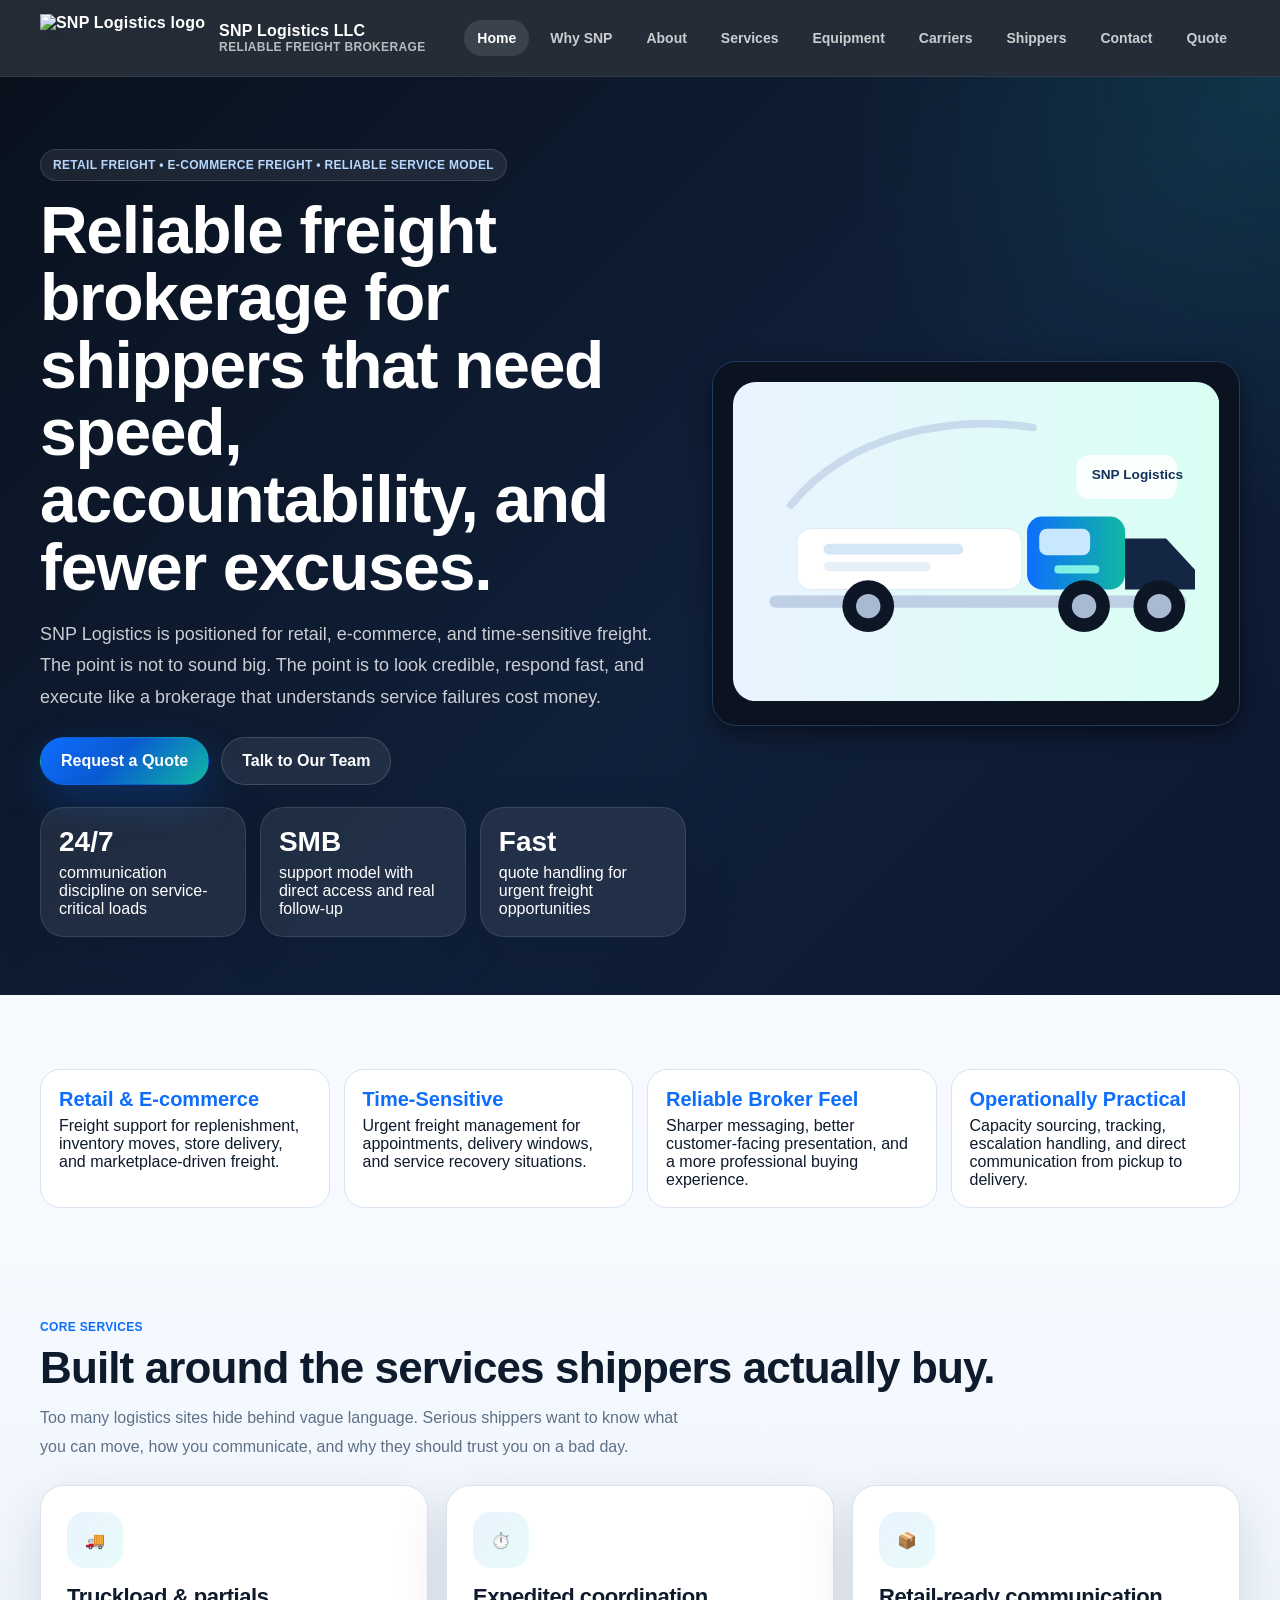
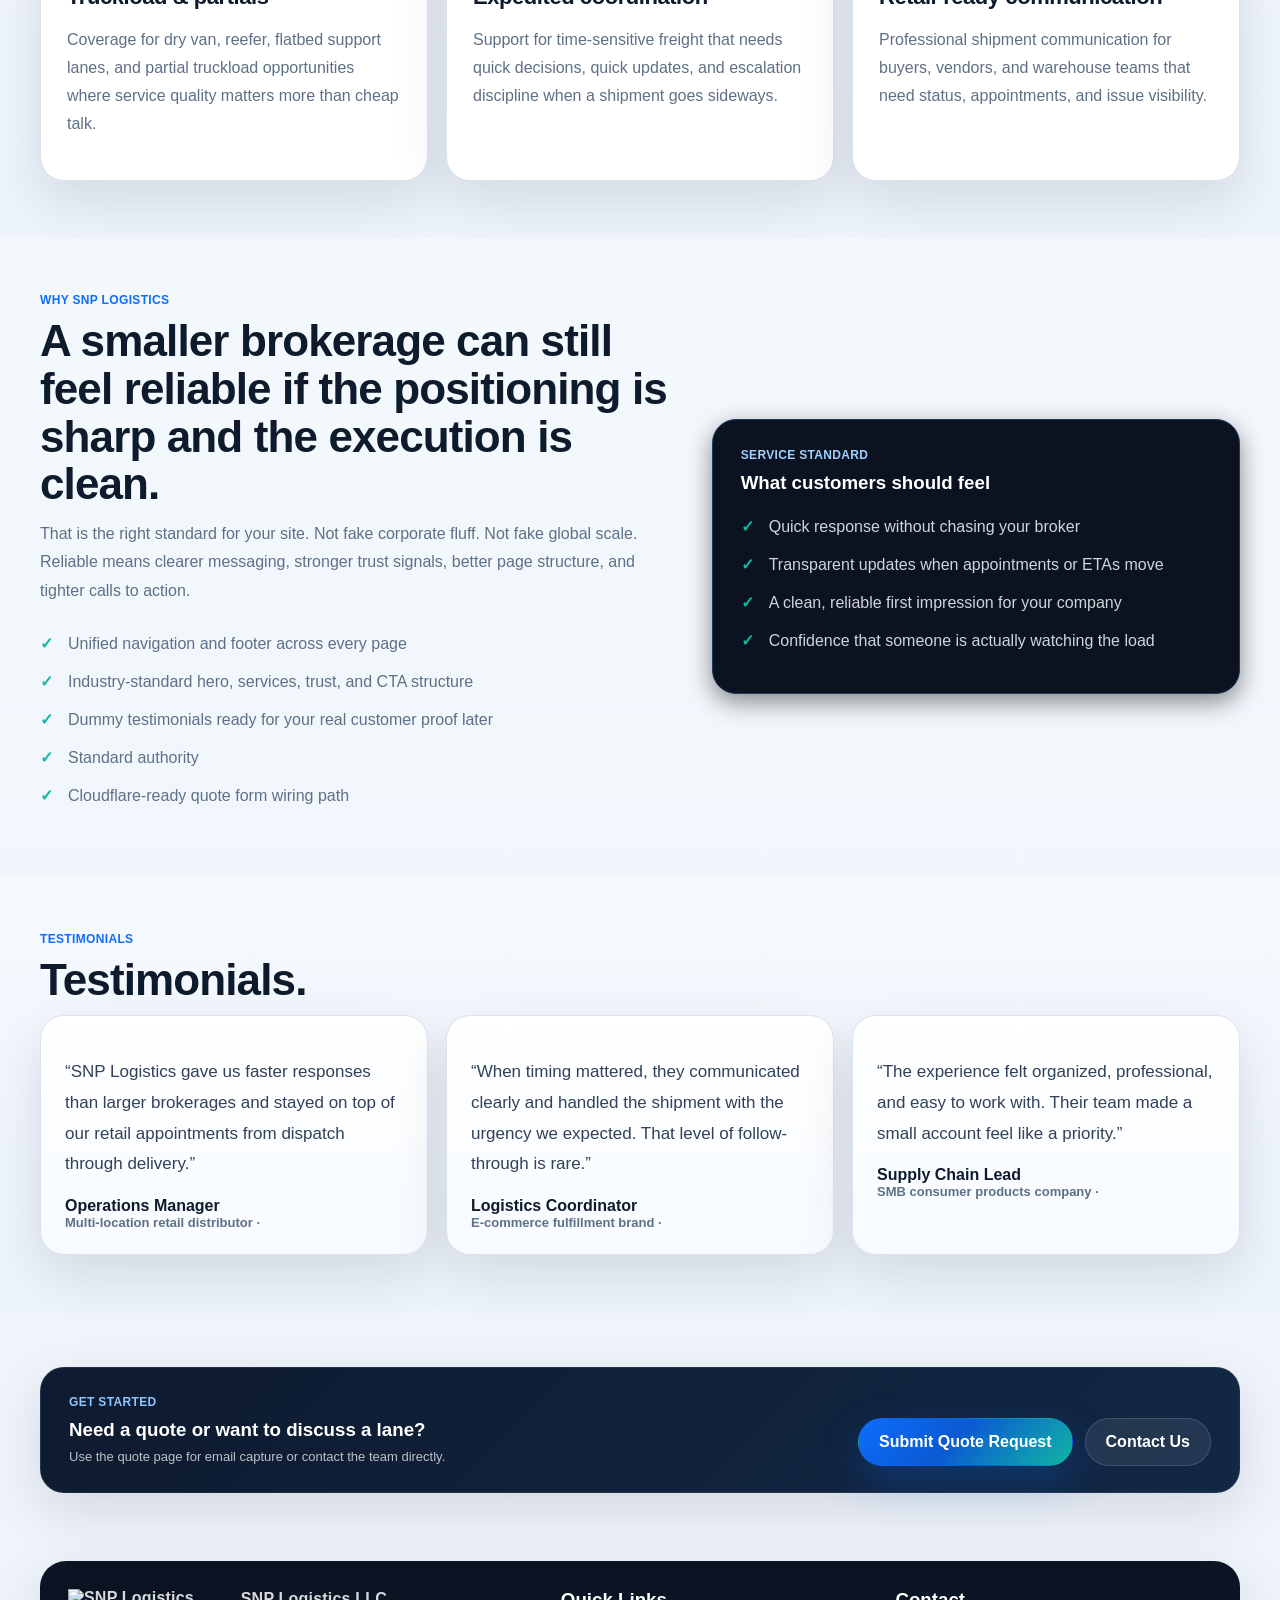
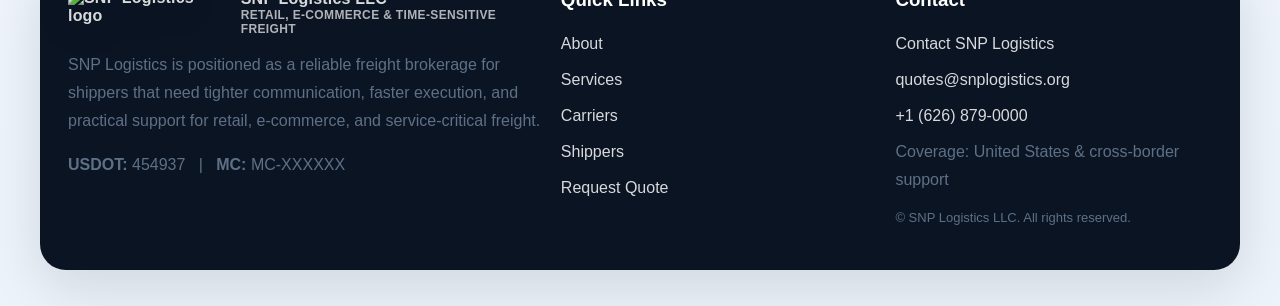
==== commit 78e177b9: "fixed minor issues" ====
--- a/index.html
+++ b/index.html
@@ -1,4 +1,4 @@
-<!doctype html><html lang="en"><head><meta charset="utf-8"><meta name="viewport" content="width=device-width, initial-scale=1"><title>SNP Logistics LLC | Premium Freight Brokerage</title><meta name="description" content="Premium freight brokerage for retail, e-commerce, and time-sensitive freight."><style>
+<!doctype html><html lang="en"><head><meta charset="utf-8"><meta name="viewport" content="width=device-width, initial-scale=1"><title>SNP Logistics LLC | Reliable Freight Brokerage</title><meta name="description" content="Reliable freight brokerage for retail, e-commerce, and time-sensitive freight."><style>
 :root{
   --bg:#09111d;
   --bg-soft:#0f1b2e;
@@ -41,7 +41,7 @@
 .btn-primary{background:linear-gradient(135deg,var(--brand),#0a5ad2 45%,var(--brand-2));color:#fff;box-shadow:0 16px 40px rgba(13,110,253,.26)}
 .btn-secondary{background:rgba(255,255,255,.08);border-color:rgba(255,255,255,.14);color:#fff}
 .hero-card,.dark-card,.inline-cta,.card,.stat{border-radius:var(--radius);box-shadow:var(--shadow)}
-.hero-card,.dark-card{background:linear-gradient(180deg,rgba(255,255,255,.08),rgba(255,255,255,.04));border:1px solid rgba(255,255,255,.1)}
+.hero-card,.dark-card{background:#0b1220;border:1px solid #1e3a5f;box-shadow:0 8px 24px rgba(0,0,0,0.45);}
 .hero-card{padding:20px}
 .metric-grid{display:grid;grid-template-columns:repeat(3,1fr);gap:14px;margin-top:22px}
 .stat{background:rgba(255,255,255,.08);padding:18px;border:1px solid rgba(255,255,255,.1)}
@@ -60,7 +60,7 @@
 .kicker{font-size:12px;font-weight:900;letter-spacing:.34px;text-transform:uppercase;color:var(--brand);margin-bottom:10px}
 .icon-box{width:56px;height:56px;border-radius:18px;display:grid;place-items:center;background:linear-gradient(135deg,#eaf4ff,#e7fbf9);margin-bottom:16px}
 .dark-card{padding:28px;color:#fff}
-.dark-card p,.dark-card li{color:rgba(255,255,255,.78)}
+.dark-card p,.dark-card li{color:#d1d5db;}
 .badge-list,.check-list{list-style:none;padding:0;margin:16px 0 0}
 .badge-list li,.check-list li{position:relative;padding-left:28px;margin:10px 0}
 .badge-list li::before,.check-list li::before{content:'✓';position:absolute;left:0;top:0;color:var(--brand-2);font-weight:900}
@@ -94,11 +94,11 @@
 .center{text-align:center}
 @media (max-width:980px){.hero-grid,.split,.grid-4,.grid-3,.grid-2,.footer-shell,.form-grid,.row,.quote-strip,.metric-grid{grid-template-columns:1fr}}
 @media (max-width:860px){.header-inner{flex-direction:column;align-items:flex-start}.site-nav{justify-content:flex-start;overflow:auto;width:100%}}
-</style></head><body><header class="site-header"><div class="container header-inner"><a class="brand" href="index.html" aria-label="SNP Logistics home"><img src="https://snplogistics.org/assets/icons/logo.svg" alt="SNP Logistics logo"><span>SNP Logistics LLC<small>Premium Freight Brokerage</small></span></a><nav class="site-nav" aria-label="Primary"><a href="index.html" aria-current="page">Home</a><a href="why-us.html">Why SNP</a><a href="about.html">About</a><a href="services.html">Services</a><a href="equipment.html">Equipment</a><a href="carriers.html">Carriers</a><a href="shippers.html">Shippers</a><a href="contact.html">Contact</a><a href="request-quote.html">Quote</a></nav></div></header><main>
-<section class="hero"><div class="container hero-grid"><div><span class="eyebrow">Retail freight • e-commerce freight • premium service model</span><h1>Premium freight brokerage for shippers that need speed, accountability, and fewer excuses.</h1><p class="lead">SNP Logistics is positioned for retail, e-commerce, and time-sensitive freight. The point is not to sound big. The point is to look credible, respond fast, and execute like a brokerage that understands service failures cost money.</p><div class="actions"><a class="btn btn-primary" href="request-quote.html">Request a Quote</a><a class="btn btn-secondary" href="contact.html">Talk to Our Team</a></div><div class="metric-grid"><div class="stat"><strong>24/7</strong><span>communication discipline on service-critical loads</span></div><div class="stat"><strong>SMB</strong><span>support model with direct access and real follow-up</span></div><div class="stat"><strong>Fast</strong><span>quote handling for urgent freight opportunities</span></div></div></div><div class="hero-card"><svg viewBox="0 0 640 420" xmlns="http://www.w3.org/2000/svg" role="img" aria-label="Freight truck illustration"><defs><linearGradient id="bg1" x1="0" x2="1"><stop offset="0%" stop-color="#eaf3ff"/><stop offset="100%" stop-color="#d9fff4"/></linearGradient><linearGradient id="truck" x1="0" x2="1"><stop offset="0%" stop-color="#0d6efd"/><stop offset="100%" stop-color="#11b7a3"/></linearGradient></defs><rect width="640" height="420" rx="30" fill="url(#bg1)"/><path d="M56 289h533" stroke="#bfd0e5" stroke-width="16" stroke-linecap="round"/><rect x="84" y="193" width="296" height="80" rx="18" fill="#fff" stroke="#d8e5f1"/><rect x="387" y="177" width="129" height="96" rx="20" fill="url(#truck)"/><path d="M516 206h54l38 41v26h-92z" fill="#132644"/><rect x="403" y="193" width="67" height="35" rx="10" fill="#c7e8ff"/><circle cx="178" cy="295" r="34" fill="#0d1625"/><circle cx="178" cy="295" r="16" fill="#a7bad2"/><circle cx="462" cy="295" r="34" fill="#0d1625"/><circle cx="462" cy="295" r="16" fill="#a7bad2"/><circle cx="561" cy="295" r="34" fill="#0d1625"/><circle cx="561" cy="295" r="16" fill="#a7bad2"/><rect x="119" y="213" width="184" height="14" rx="7" fill="#d5e7f7"/><rect x="119" y="237" width="141" height="12" rx="6" fill="#e7eff8"/><rect x="423" y="241" width="59" height="11" rx="5" fill="#7ff1e5"/><path d="M76 162c78-95 212-119 319-102" stroke="#bfd2e8" stroke-width="10" stroke-linecap="round" fill="none" opacity=".75"/><rect x="452" y="96" width="132" height="58" rx="16" fill="#fff" opacity=".88"/><text x="472" y="128" font-family="Arial, sans-serif" font-size="18" font-weight="700" fill="#123259">SNP Logistics</text></svg></div></div></section>
-<section class="section"><div class="container"><div class="quote-strip"><div class="item"><strong>Retail &amp; E-commerce</strong><span>Freight support for replenishment, inventory moves, store delivery, and marketplace-driven freight.</span></div><div class="item"><strong>Time-Sensitive</strong><span>Urgent freight management for appointments, delivery windows, and service recovery situations.</span></div><div class="item"><strong>Premium Broker Feel</strong><span>Sharper messaging, better customer-facing presentation, and a more professional buying experience.</span></div><div class="item"><strong>Operationally Practical</strong><span>Capacity sourcing, tracking, escalation handling, and direct communication from pickup to delivery.</span></div></div></div></section>
+</style></head><body><header class="site-header"><div class="container header-inner"><a class="brand" href="index.html" aria-label="SNP Logistics home"><img src="https://snplogistics.org/assets/icons/logo.svg" alt="SNP Logistics logo"><span>SNP Logistics LLC<small>Reliable Freight Brokerage</small></span></a><nav class="site-nav" aria-label="Primary"><a href="index.html" aria-current="page">Home</a><a href="why-us.html">Why SNP</a><a href="about.html">About</a><a href="services.html">Services</a><a href="equipment.html">Equipment</a><a href="carriers.html">Carriers</a><a href="shippers.html">Shippers</a><a href="contact.html">Contact</a><a href="request-quote.html">Quote</a></nav></div></header><main>
+<section class="hero"><div class="container hero-grid"><div><span class="eyebrow">Retail freight • e-commerce freight • reliable service model</span><h1>Reliable freight brokerage for shippers that need speed, accountability, and fewer excuses.</h1><p class="lead">SNP Logistics is positioned for retail, e-commerce, and time-sensitive freight. The point is not to sound big. The point is to look credible, respond fast, and execute like a brokerage that understands service failures cost money.</p><div class="actions"><a class="btn btn-primary" href="request-quote.html">Request a Quote</a><a class="btn btn-secondary" href="contact.html">Talk to Our Team</a></div><div class="metric-grid"><div class="stat"><strong>24/7</strong><span>communication discipline on service-critical loads</span></div><div class="stat"><strong>SMB</strong><span>support model with direct access and real follow-up</span></div><div class="stat"><strong>Fast</strong><span>quote handling for urgent freight opportunities</span></div></div></div><div class="hero-card"><svg viewBox="0 0 640 420" xmlns="http://www.w3.org/2000/svg" role="img" aria-label="Freight truck illustration"><defs><linearGradient id="bg1" x1="0" x2="1"><stop offset="0%" stop-color="#eaf3ff"/><stop offset="100%" stop-color="#d9fff4"/></linearGradient><linearGradient id="truck" x1="0" x2="1"><stop offset="0%" stop-color="#0d6efd"/><stop offset="100%" stop-color="#11b7a3"/></linearGradient></defs><rect width="640" height="420" rx="30" fill="url(#bg1)"/><path d="M56 289h533" stroke="#bfd0e5" stroke-width="16" stroke-linecap="round"/><rect x="84" y="193" width="296" height="80" rx="18" fill="#fff" stroke="#d8e5f1"/><rect x="387" y="177" width="129" height="96" rx="20" fill="url(#truck)"/><path d="M516 206h54l38 41v26h-92z" fill="#132644"/><rect x="403" y="193" width="67" height="35" rx="10" fill="#c7e8ff"/><circle cx="178" cy="295" r="34" fill="#0d1625"/><circle cx="178" cy="295" r="16" fill="#a7bad2"/><circle cx="462" cy="295" r="34" fill="#0d1625"/><circle cx="462" cy="295" r="16" fill="#a7bad2"/><circle cx="561" cy="295" r="34" fill="#0d1625"/><circle cx="561" cy="295" r="16" fill="#a7bad2"/><rect x="119" y="213" width="184" height="14" rx="7" fill="#d5e7f7"/><rect x="119" y="237" width="141" height="12" rx="6" fill="#e7eff8"/><rect x="423" y="241" width="59" height="11" rx="5" fill="#7ff1e5"/><path d="M76 162c78-95 212-119 319-102" stroke="#bfd2e8" stroke-width="10" stroke-linecap="round" fill="none" opacity=".75"/><rect x="452" y="96" width="132" height="58" rx="16" fill="#fff" opacity=".88"/><text x="472" y="128" font-family="Arial, sans-serif" font-size="18" font-weight="700" fill="#123259">SNP Logistics</text></svg></div></div></section>
+<section class="section"><div class="container"><div class="quote-strip"><div class="item"><strong>Retail &amp; E-commerce</strong><span>Freight support for replenishment, inventory moves, store delivery, and marketplace-driven freight.</span></div><div class="item"><strong>Time-Sensitive</strong><span>Urgent freight management for appointments, delivery windows, and service recovery situations.</span></div><div class="item"><strong>Reliable Broker Feel</strong><span>Sharper messaging, better customer-facing presentation, and a more professional buying experience.</span></div><div class="item"><strong>Operationally Practical</strong><span>Capacity sourcing, tracking, escalation handling, and direct communication from pickup to delivery.</span></div></div></div></section>
 <section class="section alt"><div class="container"><div class="kicker">Core Services</div><h2>Built around the services shippers actually buy.</h2><p class="section-copy">Too many logistics sites hide behind vague language. Serious shippers want to know what you can move, how you communicate, and why they should trust you on a bad day.</p><div class="grid-3"><article class="card"><div class="icon-box">🚚</div><h3>Truckload &amp; partials</h3><p>Coverage for dry van, reefer, flatbed support lanes, and partial truckload opportunities where service quality matters more than cheap talk.</p></article><article class="card"><div class="icon-box">⏱️</div><h3>Expedited coordination</h3><p>Support for time-sensitive freight that needs quick decisions, quick updates, and escalation discipline when a shipment goes sideways.</p></article><article class="card"><div class="icon-box">📦</div><h3>Retail-ready communication</h3><p>Professional shipment communication for buyers, vendors, and warehouse teams that need status, appointments, and issue visibility.</p></article></div></div></section>
-<section class="section"><div class="container split"><article><div class="kicker">Why SNP Logistics</div><h2>A smaller brokerage can still feel premium if the positioning is sharp and the execution is clean.</h2><p class="section-copy">That is the right standard for your site. Not fake corporate fluff. Not fake global scale. Premium means clearer messaging, stronger trust signals, better page structure, and tighter calls to action.</p><ul class="check-list"><li>Unified navigation and footer across every page</li><li>Industry-standard hero, services, trust, and CTA structure</li><li>Dummy testimonials ready for your real customer proof later</li><li>Standard authority placeholders ready to update</li><li>Cloudflare-ready quote form wiring path</li></ul></article><aside class="dark-card"><div class="kicker" style="color:#9fd0ff">Service standard</div><h3 style="margin-top:0">What customers should feel</h3><ul class="badge-list"><li>Quick response without chasing your broker</li><li>Transparent updates when appointments or ETAs move</li><li>A clean, premium first impression for your company</li><li>Confidence that someone is actually watching the load</li></ul></aside></div></section>
-<section class="section alt"><div class="container"><div class="kicker">Testimonials</div><h2>Placeholder testimonials for now. Replace them with real ones later.</h2><div class="grid-3"><article class="testimonial"><p>“SNP Logistics gave us faster responses than larger brokerages and stayed on top of our retail appointments from dispatch through delivery.”</p><div class="meta">Operations Manager<span>Multi-location retail distributor · placeholder testimonial</span></div></article><article class="testimonial"><p>“When timing mattered, they communicated clearly and handled the shipment with the urgency we expected. That level of follow-through is rare.”</p><div class="meta">Logistics Coordinator<span>E-commerce fulfillment brand · placeholder testimonial</span></div></article><article class="testimonial"><p>“The experience felt organized, professional, and easy to work with. Their team made a small account feel like a priority.”</p><div class="meta">Supply Chain Lead<span>SMB consumer products company · placeholder testimonial</span></div></article></div></div></section>
+<section class="section"><div class="container split"><article><div class="kicker">Why SNP Logistics</div><h2>A smaller brokerage can still feel reliable if the positioning is sharp and the execution is clean.</h2><p class="section-copy">That is the right standard for your site. Not fake corporate fluff. Not fake global scale. Reliable means clearer messaging, stronger trust signals, better page structure, and tighter calls to action.</p><ul class="check-list"><li>Unified navigation and footer across every page</li><li>Industry-standard hero, services, trust, and CTA structure</li><li>Dummy testimonials ready for your real customer proof later</li><li>Standard authority </li><li>Cloudflare-ready quote form wiring path</li></ul></article><aside class="dark-card"><div class="kicker" style="color:#9fd0ff">Service standard</div><h3 style="margin-top:0">What customers should feel</h3><ul class="badge-list"><li>Quick response without chasing your broker</li><li>Transparent updates when appointments or ETAs move</li><li>A clean, reliable first impression for your company</li><li>Confidence that someone is actually watching the load</li></ul></aside></div></section>
+<section class="section alt"><div class="container"><div class="kicker">Testimonials</div><h2>Testimonials.</h2><div class="grid-3"><article class="testimonial"><p>“SNP Logistics gave us faster responses than larger brokerages and stayed on top of our retail appointments from dispatch through delivery.”</p><div class="meta">Operations Manager<span>Multi-location retail distributor ·</span></div></article><article class="testimonial"><p>“When timing mattered, they communicated clearly and handled the shipment with the urgency we expected. That level of follow-through is rare.”</p><div class="meta">Logistics Coordinator<span>E-commerce fulfillment brand · </span></div></article><article class="testimonial"><p>“The experience felt organized, professional, and easy to work with. Their team made a small account feel like a priority.”</p><div class="meta">Supply Chain Lead<span>SMB consumer products company · </span></div></article></div></div></section>
 <section class="section"><div class="container"><div class="inline-cta"><div><div class="kicker" style="color:#8fc6ff">Get started</div><h3 style="margin:0 0 8px">Need a quote or want to discuss a lane?</h3><div class="small">Use the quote page for email capture or contact the team directly.</div></div><div class="actions"><a class="btn btn-primary" href="request-quote.html">Submit Quote Request</a><a class="btn btn-secondary" href="contact.html">Contact Us</a></div></div></div></section>
-</main><footer class="site-footer"><div class="container"><div class="footer-shell"><div><a class="brand" href="index.html" aria-label="SNP Logistics home"><img src="https://snplogistics.org/assets/icons/logo.svg" alt="SNP Logistics logo"><span>SNP Logistics LLC<small>Retail, e-commerce &amp; time-sensitive freight</small></span></a><p style="margin-top:14px">SNP Logistics is positioned as a premium freight brokerage for shippers that need tighter communication, faster execution, and practical support for retail, e-commerce, and service-critical freight.</p><p><strong>USDOT:</strong> 4549537 &nbsp; | &nbsp; <strong>MC:</strong> MC-XXXXXX<br><span class="small">Dummy authority values are placeholders and should be replaced once you are ready.</span></p></div><div><h3 style="margin-top:0">Quick Links</h3><ul><li><a href="about.html">About</a></li><li><a href="services.html">Services</a></li><li><a href="carriers.html">Carriers</a></li><li><a href="shippers.html">Shippers</a></li><li><a href="request-quote.html">Request Quote</a></li></ul></div><div><h3 style="margin-top:0">Contact</h3><ul><li><a href="contact.html">Contact SNP Logistics</a></li><li><a href="mailto:quotes@snplogistics.org">quotes@snplogistics.org</a></li><li><a href="tel:+1-000-000-0000">+1 (000) 000-0000</a></li><li>Coverage: United States &amp; cross-border support</li></ul><p class="small">© SNP Logistics LLC. All rights reserved.</p></div></div></div></footer></body></html>+</main><footer class="site-footer"><div class="container"><div class="footer-shell"><div><a class="brand" href="index.html" aria-label="SNP Logistics home"><img src="https://snplogistics.org/assets/icons/logo.svg" alt="SNP Logistics logo"><span>SNP Logistics LLC<small>Retail, e-commerce &amp; time-sensitive freight</small></span></a><p style="margin-top:14px">SNP Logistics is positioned as a reliable freight brokerage for shippers that need tighter communication, faster execution, and practical support for retail, e-commerce, and service-critical freight.</p><p><strong>USDOT:</strong> 454937 &nbsp; | &nbsp; <strong>MC:</strong> MC-XXXXXX<br><span class="small"></span></p></div><div><h3 style="margin-top:0">Quick Links</h3><ul><li><a href="about.html">About</a></li><li><a href="services.html">Services</a></li><li><a href="carriers.html">Carriers</a></li><li><a href="shippers.html">Shippers</a></li><li><a href="request-quote.html">Request Quote</a></li></ul></div><div><h3 style="margin-top:0">Contact</h3><ul><li><a href="contact.html">Contact SNP Logistics</a></li><li><a href="mailto:manager@snplogistics.org">quotes@snplogistics.org</a></li><li><a href="tel:+1-626-879-0000">+1 (626) 879-0000</a></li><li>Coverage: United States &amp; cross-border support</li></ul><p class="small">© SNP Logistics LLC. All rights reserved.</p></div></div></div></footer></body></html>
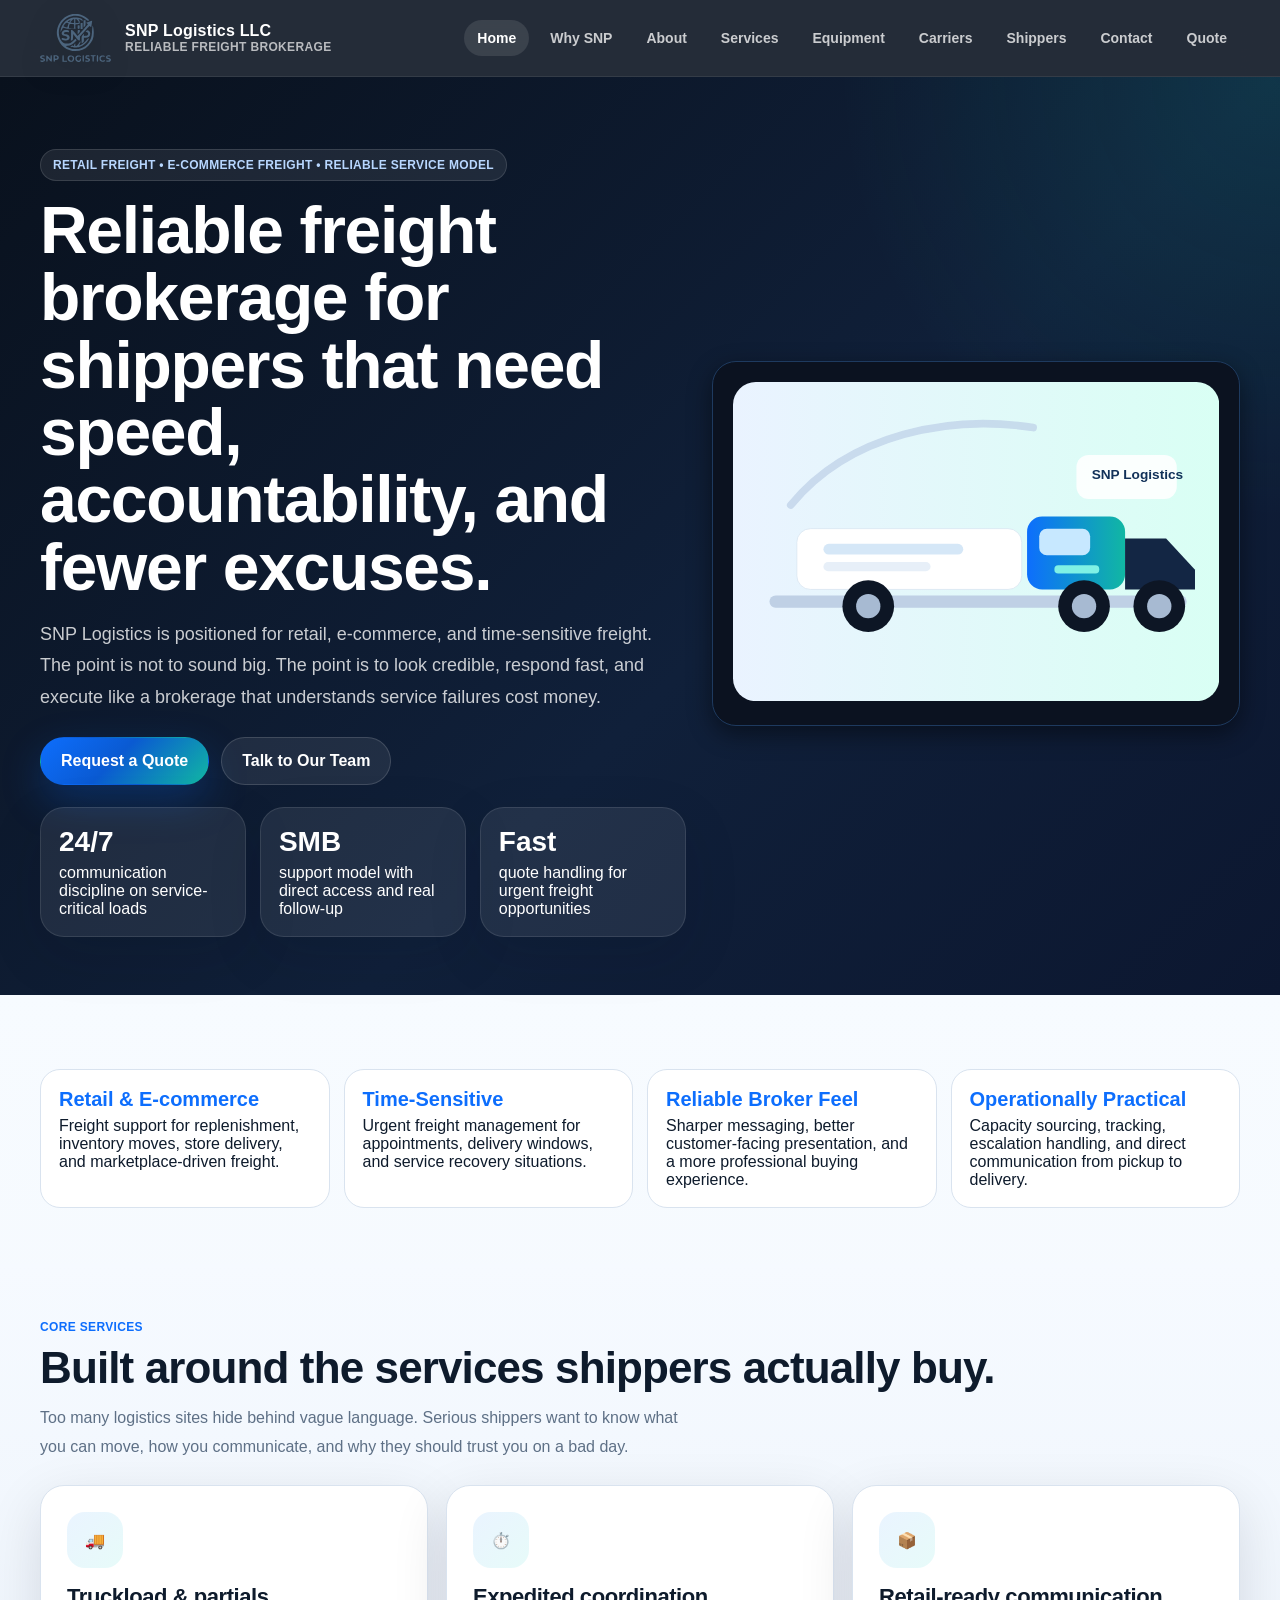
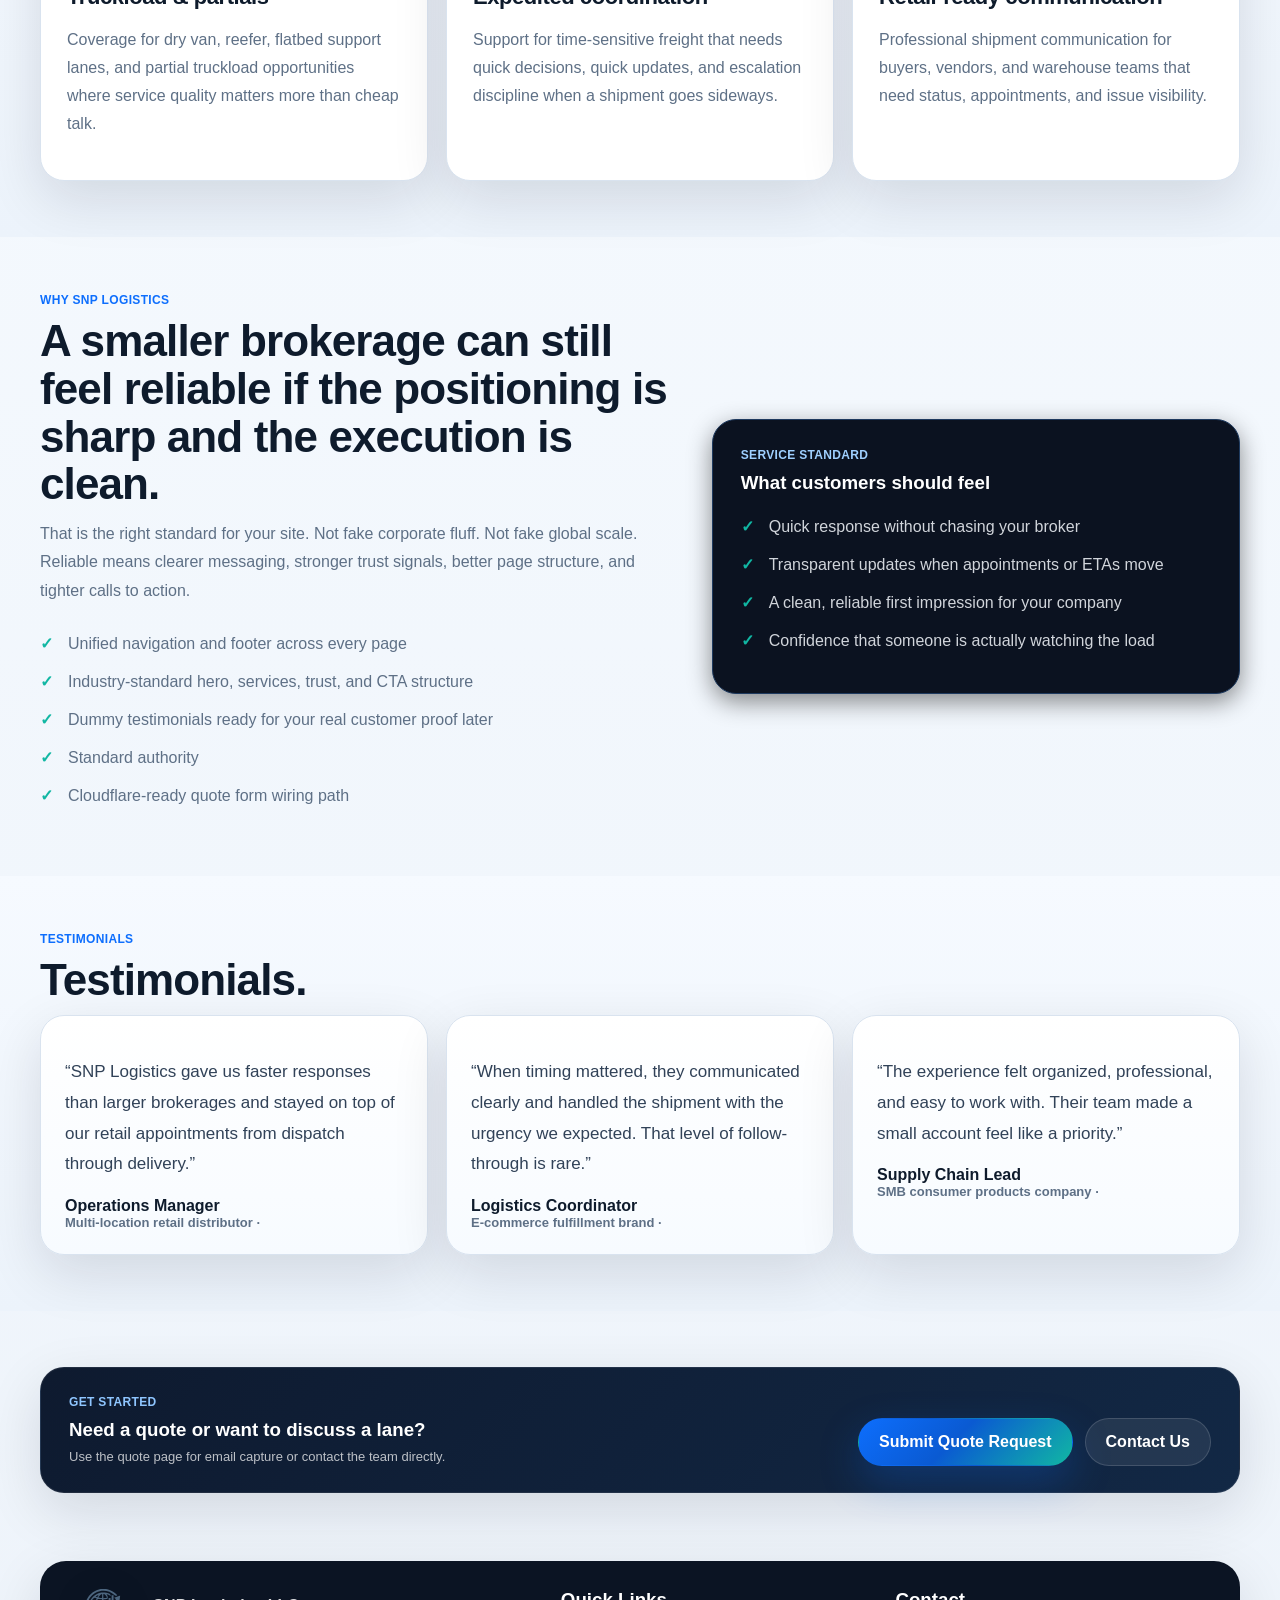
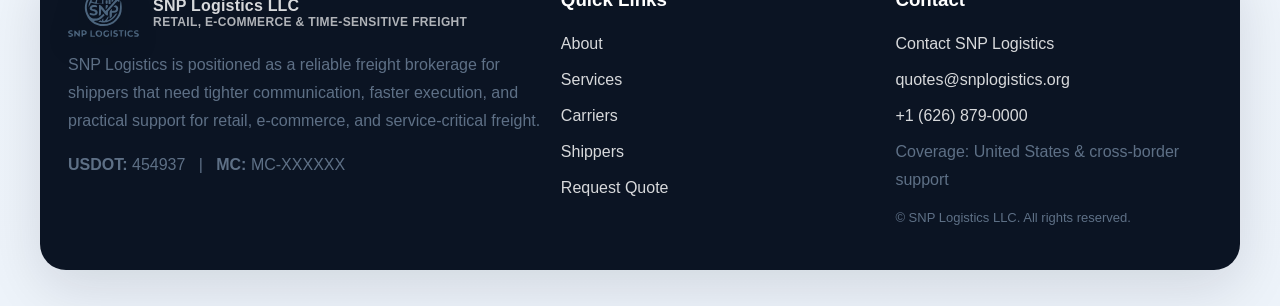
==== commit 091bf783: "fixed logo issue" ====
--- a/index.html
+++ b/index.html
@@ -94,11 +94,11 @@
 .center{text-align:center}
 @media (max-width:980px){.hero-grid,.split,.grid-4,.grid-3,.grid-2,.footer-shell,.form-grid,.row,.quote-strip,.metric-grid{grid-template-columns:1fr}}
 @media (max-width:860px){.header-inner{flex-direction:column;align-items:flex-start}.site-nav{justify-content:flex-start;overflow:auto;width:100%}}
-</style></head><body><header class="site-header"><div class="container header-inner"><a class="brand" href="index.html" aria-label="SNP Logistics home"><img src="https://snplogistics.org/assets/icons/logo.svg" alt="SNP Logistics logo"><span>SNP Logistics LLC<small>Reliable Freight Brokerage</small></span></a><nav class="site-nav" aria-label="Primary"><a href="index.html" aria-current="page">Home</a><a href="why-us.html">Why SNP</a><a href="about.html">About</a><a href="services.html">Services</a><a href="equipment.html">Equipment</a><a href="carriers.html">Carriers</a><a href="shippers.html">Shippers</a><a href="contact.html">Contact</a><a href="request-quote.html">Quote</a></nav></div></header><main>
+</style></head><body><header class="site-header"><div class="container header-inner"><a class="brand" href="index.html" aria-label="SNP Logistics home"><img src="/assets/icons/logo.svg" alt="SNP Logistics logo"><span>SNP Logistics LLC<small>Reliable Freight Brokerage</small></span></a><nav class="site-nav" aria-label="Primary"><a href="index.html" aria-current="page">Home</a><a href="why-us.html">Why SNP</a><a href="about.html">About</a><a href="services.html">Services</a><a href="equipment.html">Equipment</a><a href="carriers.html">Carriers</a><a href="shippers.html">Shippers</a><a href="contact.html">Contact</a><a href="request-quote.html">Quote</a></nav></div></header><main>
 <section class="hero"><div class="container hero-grid"><div><span class="eyebrow">Retail freight • e-commerce freight • reliable service model</span><h1>Reliable freight brokerage for shippers that need speed, accountability, and fewer excuses.</h1><p class="lead">SNP Logistics is positioned for retail, e-commerce, and time-sensitive freight. The point is not to sound big. The point is to look credible, respond fast, and execute like a brokerage that understands service failures cost money.</p><div class="actions"><a class="btn btn-primary" href="request-quote.html">Request a Quote</a><a class="btn btn-secondary" href="contact.html">Talk to Our Team</a></div><div class="metric-grid"><div class="stat"><strong>24/7</strong><span>communication discipline on service-critical loads</span></div><div class="stat"><strong>SMB</strong><span>support model with direct access and real follow-up</span></div><div class="stat"><strong>Fast</strong><span>quote handling for urgent freight opportunities</span></div></div></div><div class="hero-card"><svg viewBox="0 0 640 420" xmlns="http://www.w3.org/2000/svg" role="img" aria-label="Freight truck illustration"><defs><linearGradient id="bg1" x1="0" x2="1"><stop offset="0%" stop-color="#eaf3ff"/><stop offset="100%" stop-color="#d9fff4"/></linearGradient><linearGradient id="truck" x1="0" x2="1"><stop offset="0%" stop-color="#0d6efd"/><stop offset="100%" stop-color="#11b7a3"/></linearGradient></defs><rect width="640" height="420" rx="30" fill="url(#bg1)"/><path d="M56 289h533" stroke="#bfd0e5" stroke-width="16" stroke-linecap="round"/><rect x="84" y="193" width="296" height="80" rx="18" fill="#fff" stroke="#d8e5f1"/><rect x="387" y="177" width="129" height="96" rx="20" fill="url(#truck)"/><path d="M516 206h54l38 41v26h-92z" fill="#132644"/><rect x="403" y="193" width="67" height="35" rx="10" fill="#c7e8ff"/><circle cx="178" cy="295" r="34" fill="#0d1625"/><circle cx="178" cy="295" r="16" fill="#a7bad2"/><circle cx="462" cy="295" r="34" fill="#0d1625"/><circle cx="462" cy="295" r="16" fill="#a7bad2"/><circle cx="561" cy="295" r="34" fill="#0d1625"/><circle cx="561" cy="295" r="16" fill="#a7bad2"/><rect x="119" y="213" width="184" height="14" rx="7" fill="#d5e7f7"/><rect x="119" y="237" width="141" height="12" rx="6" fill="#e7eff8"/><rect x="423" y="241" width="59" height="11" rx="5" fill="#7ff1e5"/><path d="M76 162c78-95 212-119 319-102" stroke="#bfd2e8" stroke-width="10" stroke-linecap="round" fill="none" opacity=".75"/><rect x="452" y="96" width="132" height="58" rx="16" fill="#fff" opacity=".88"/><text x="472" y="128" font-family="Arial, sans-serif" font-size="18" font-weight="700" fill="#123259">SNP Logistics</text></svg></div></div></section>
 <section class="section"><div class="container"><div class="quote-strip"><div class="item"><strong>Retail &amp; E-commerce</strong><span>Freight support for replenishment, inventory moves, store delivery, and marketplace-driven freight.</span></div><div class="item"><strong>Time-Sensitive</strong><span>Urgent freight management for appointments, delivery windows, and service recovery situations.</span></div><div class="item"><strong>Reliable Broker Feel</strong><span>Sharper messaging, better customer-facing presentation, and a more professional buying experience.</span></div><div class="item"><strong>Operationally Practical</strong><span>Capacity sourcing, tracking, escalation handling, and direct communication from pickup to delivery.</span></div></div></div></section>
 <section class="section alt"><div class="container"><div class="kicker">Core Services</div><h2>Built around the services shippers actually buy.</h2><p class="section-copy">Too many logistics sites hide behind vague language. Serious shippers want to know what you can move, how you communicate, and why they should trust you on a bad day.</p><div class="grid-3"><article class="card"><div class="icon-box">🚚</div><h3>Truckload &amp; partials</h3><p>Coverage for dry van, reefer, flatbed support lanes, and partial truckload opportunities where service quality matters more than cheap talk.</p></article><article class="card"><div class="icon-box">⏱️</div><h3>Expedited coordination</h3><p>Support for time-sensitive freight that needs quick decisions, quick updates, and escalation discipline when a shipment goes sideways.</p></article><article class="card"><div class="icon-box">📦</div><h3>Retail-ready communication</h3><p>Professional shipment communication for buyers, vendors, and warehouse teams that need status, appointments, and issue visibility.</p></article></div></div></section>
 <section class="section"><div class="container split"><article><div class="kicker">Why SNP Logistics</div><h2>A smaller brokerage can still feel reliable if the positioning is sharp and the execution is clean.</h2><p class="section-copy">That is the right standard for your site. Not fake corporate fluff. Not fake global scale. Reliable means clearer messaging, stronger trust signals, better page structure, and tighter calls to action.</p><ul class="check-list"><li>Unified navigation and footer across every page</li><li>Industry-standard hero, services, trust, and CTA structure</li><li>Dummy testimonials ready for your real customer proof later</li><li>Standard authority </li><li>Cloudflare-ready quote form wiring path</li></ul></article><aside class="dark-card"><div class="kicker" style="color:#9fd0ff">Service standard</div><h3 style="margin-top:0">What customers should feel</h3><ul class="badge-list"><li>Quick response without chasing your broker</li><li>Transparent updates when appointments or ETAs move</li><li>A clean, reliable first impression for your company</li><li>Confidence that someone is actually watching the load</li></ul></aside></div></section>
 <section class="section alt"><div class="container"><div class="kicker">Testimonials</div><h2>Testimonials.</h2><div class="grid-3"><article class="testimonial"><p>“SNP Logistics gave us faster responses than larger brokerages and stayed on top of our retail appointments from dispatch through delivery.”</p><div class="meta">Operations Manager<span>Multi-location retail distributor ·</span></div></article><article class="testimonial"><p>“When timing mattered, they communicated clearly and handled the shipment with the urgency we expected. That level of follow-through is rare.”</p><div class="meta">Logistics Coordinator<span>E-commerce fulfillment brand · </span></div></article><article class="testimonial"><p>“The experience felt organized, professional, and easy to work with. Their team made a small account feel like a priority.”</p><div class="meta">Supply Chain Lead<span>SMB consumer products company · </span></div></article></div></div></section>
 <section class="section"><div class="container"><div class="inline-cta"><div><div class="kicker" style="color:#8fc6ff">Get started</div><h3 style="margin:0 0 8px">Need a quote or want to discuss a lane?</h3><div class="small">Use the quote page for email capture or contact the team directly.</div></div><div class="actions"><a class="btn btn-primary" href="request-quote.html">Submit Quote Request</a><a class="btn btn-secondary" href="contact.html">Contact Us</a></div></div></div></section>
-</main><footer class="site-footer"><div class="container"><div class="footer-shell"><div><a class="brand" href="index.html" aria-label="SNP Logistics home"><img src="https://snplogistics.org/assets/icons/logo.svg" alt="SNP Logistics logo"><span>SNP Logistics LLC<small>Retail, e-commerce &amp; time-sensitive freight</small></span></a><p style="margin-top:14px">SNP Logistics is positioned as a reliable freight brokerage for shippers that need tighter communication, faster execution, and practical support for retail, e-commerce, and service-critical freight.</p><p><strong>USDOT:</strong> 454937 &nbsp; | &nbsp; <strong>MC:</strong> MC-XXXXXX<br><span class="small"></span></p></div><div><h3 style="margin-top:0">Quick Links</h3><ul><li><a href="about.html">About</a></li><li><a href="services.html">Services</a></li><li><a href="carriers.html">Carriers</a></li><li><a href="shippers.html">Shippers</a></li><li><a href="request-quote.html">Request Quote</a></li></ul></div><div><h3 style="margin-top:0">Contact</h3><ul><li><a href="contact.html">Contact SNP Logistics</a></li><li><a href="mailto:manager@snplogistics.org">quotes@snplogistics.org</a></li><li><a href="tel:+1-626-879-0000">+1 (626) 879-0000</a></li><li>Coverage: United States &amp; cross-border support</li></ul><p class="small">© SNP Logistics LLC. All rights reserved.</p></div></div></div></footer></body></html>+</main><footer class="site-footer"><div class="container"><div class="footer-shell"><div><a class="brand" href="index.html" aria-label="SNP Logistics home"><img src="/assets/icons/logo.svg" alt="SNP Logistics logo"><span>SNP Logistics LLC<small>Retail, e-commerce &amp; time-sensitive freight</small></span></a><p style="margin-top:14px">SNP Logistics is positioned as a reliable freight brokerage for shippers that need tighter communication, faster execution, and practical support for retail, e-commerce, and service-critical freight.</p><p><strong>USDOT:</strong> 454937 &nbsp; | &nbsp; <strong>MC:</strong> MC-XXXXXX<br><span class="small"></span></p></div><div><h3 style="margin-top:0">Quick Links</h3><ul><li><a href="about.html">About</a></li><li><a href="services.html">Services</a></li><li><a href="carriers.html">Carriers</a></li><li><a href="shippers.html">Shippers</a></li><li><a href="request-quote.html">Request Quote</a></li></ul></div><div><h3 style="margin-top:0">Contact</h3><ul><li><a href="contact.html">Contact SNP Logistics</a></li><li><a href="mailto:manager@snplogistics.org">quotes@snplogistics.org</a></li><li><a href="tel:+1-626-879-0000">+1 (626) 879-0000</a></li><li>Coverage: United States &amp; cross-border support</li></ul><p class="small">© SNP Logistics LLC. All rights reserved.</p></div></div></div></footer></body></html>
